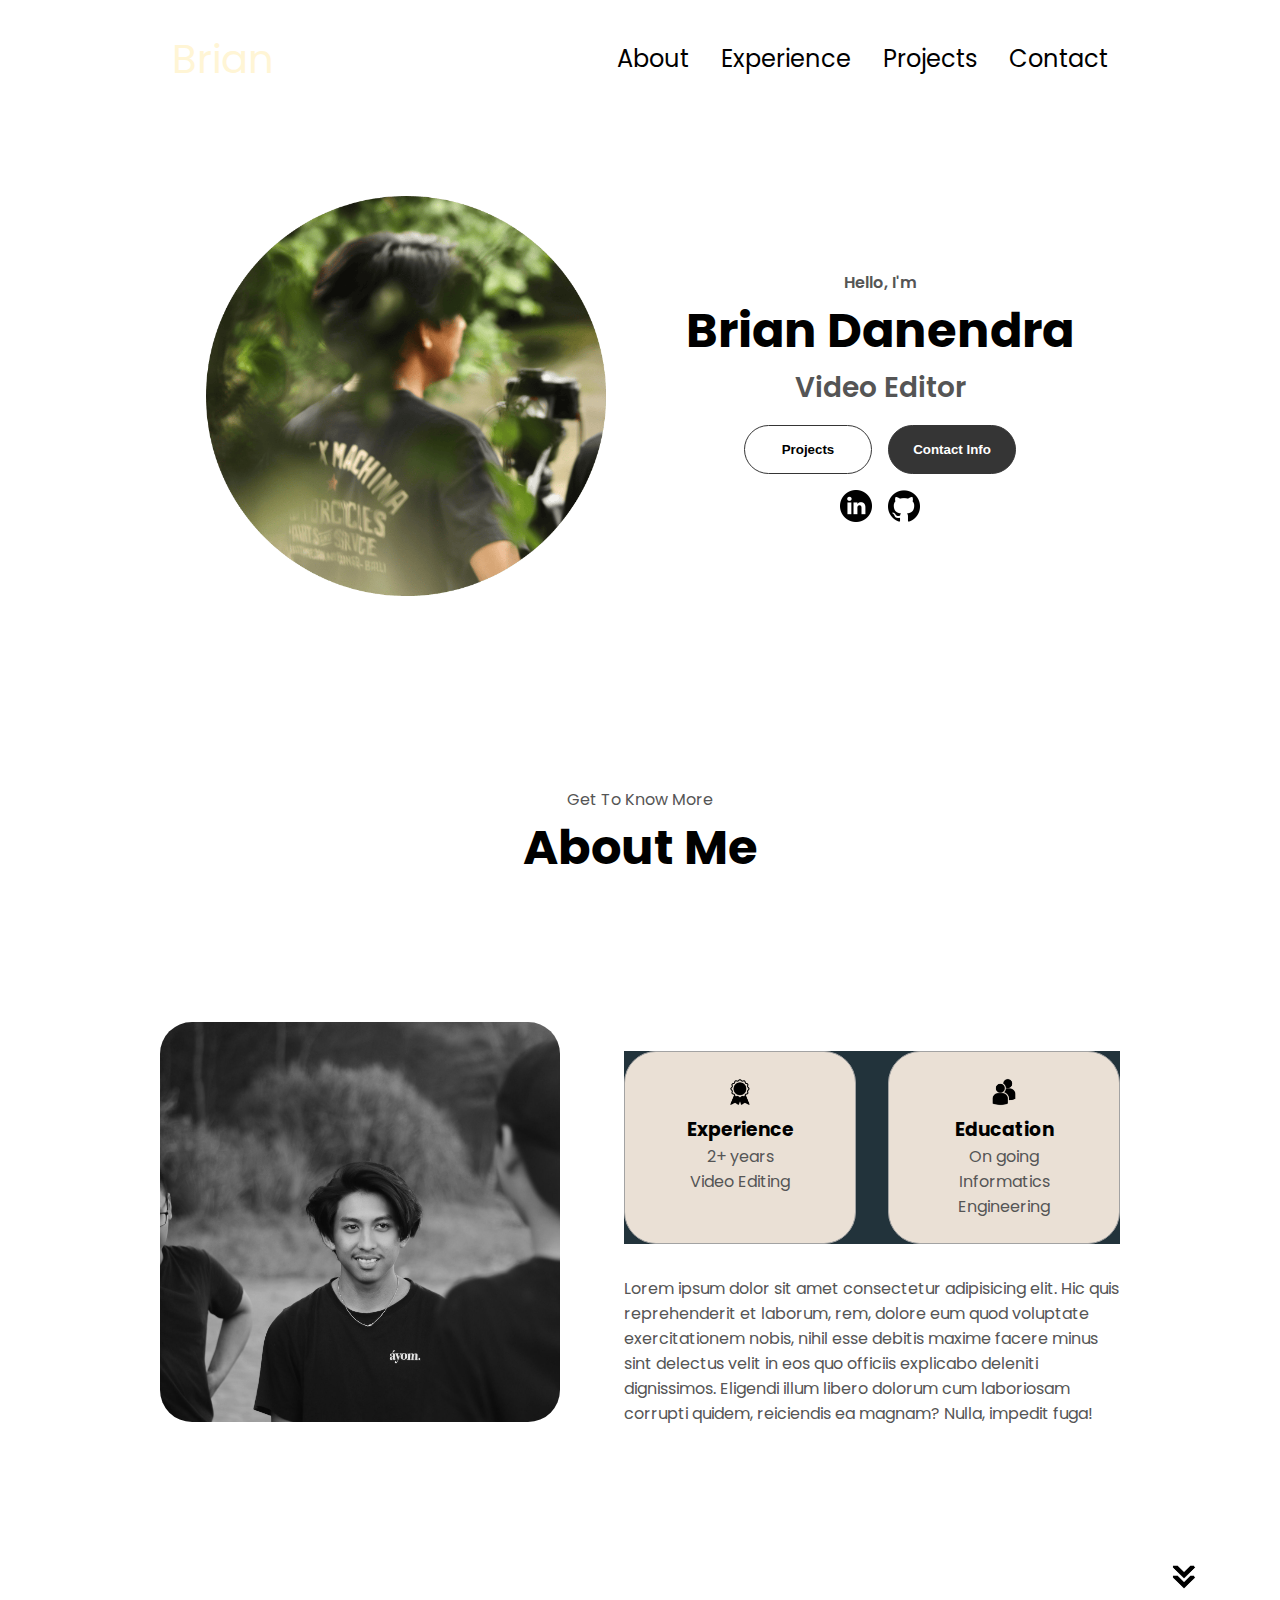
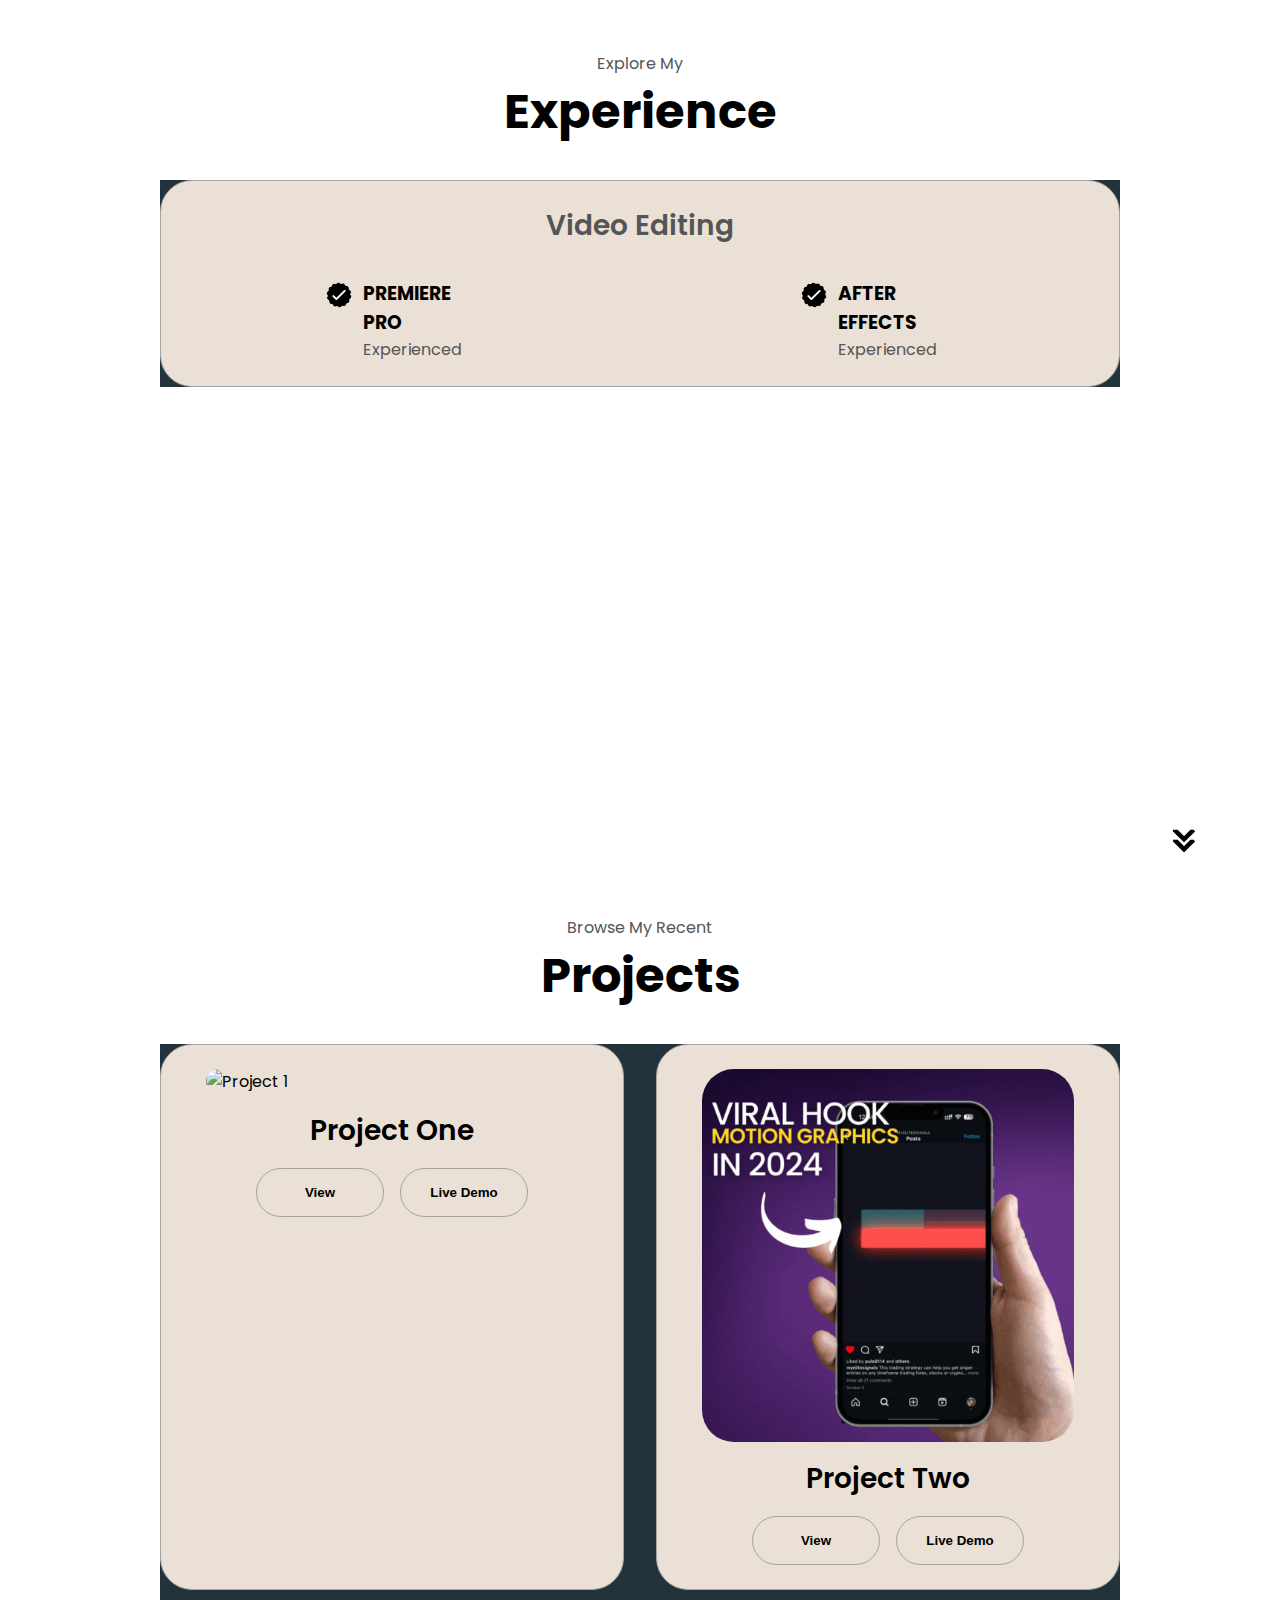
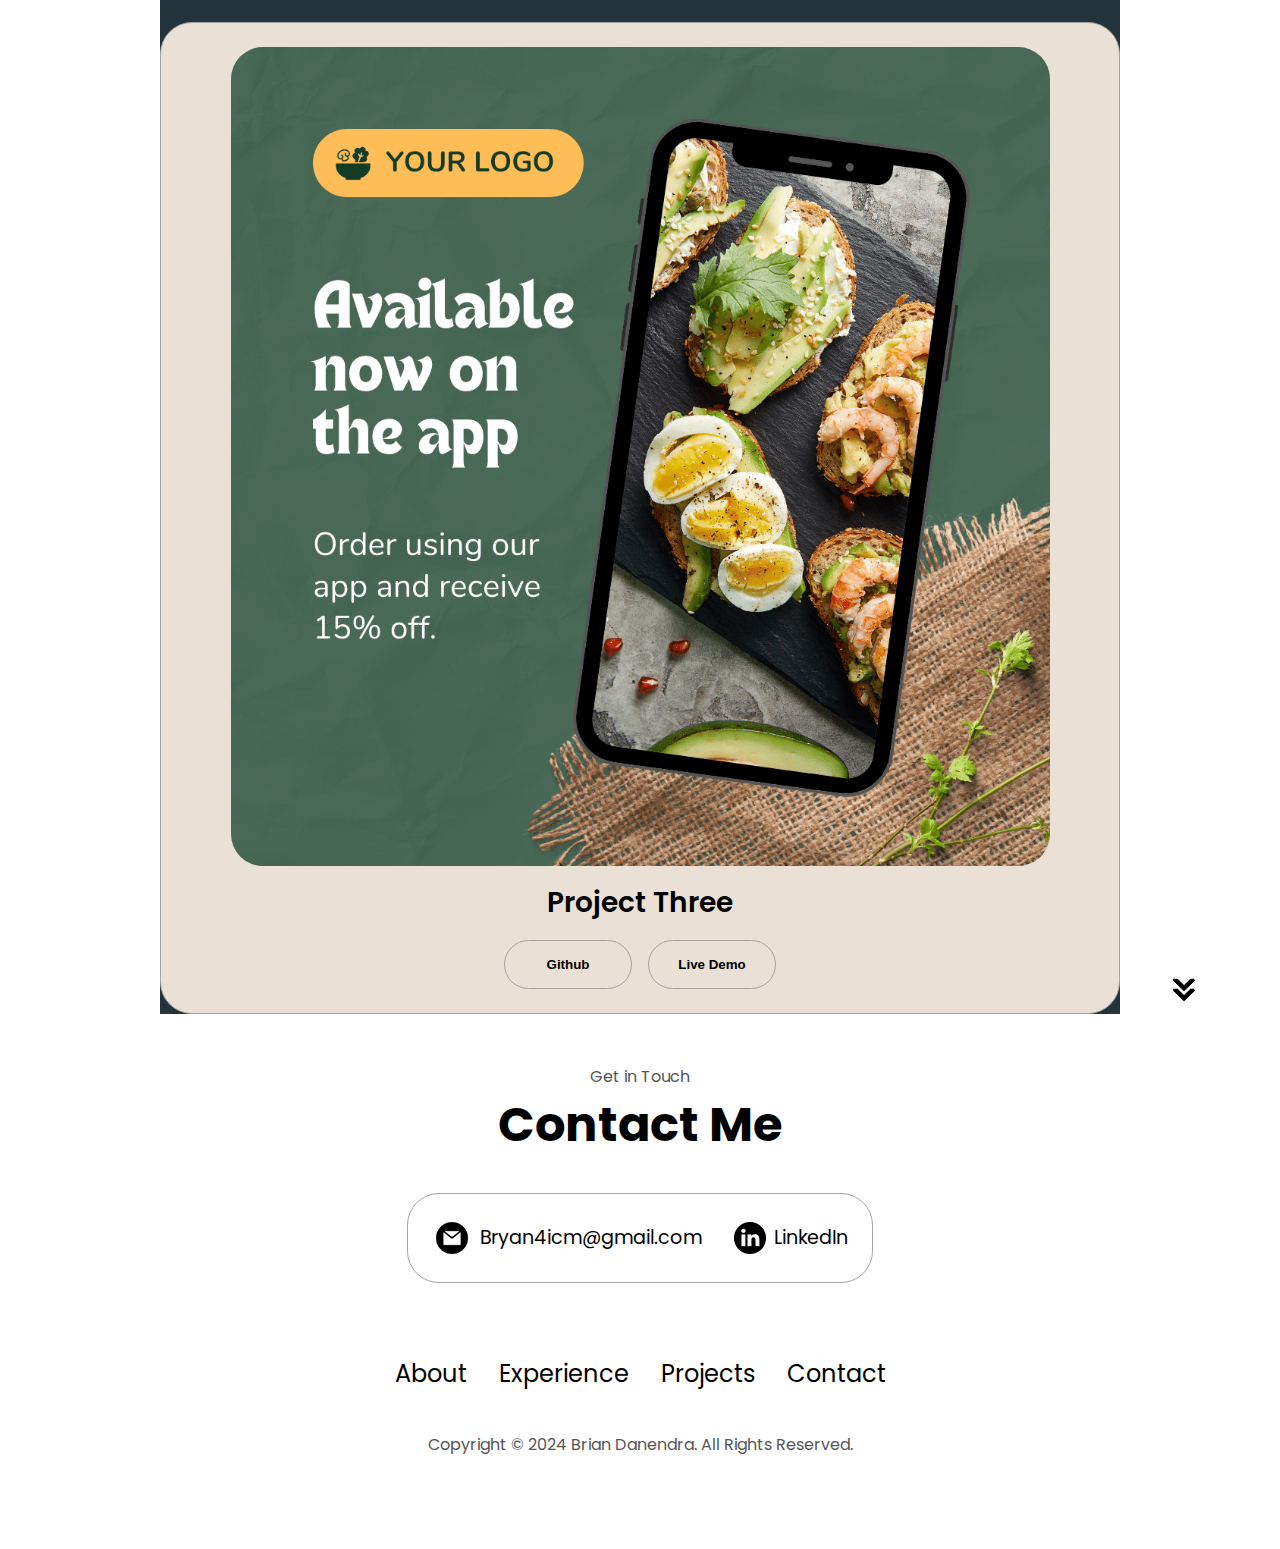
==== index.html @ 022602fc "k" ====
<!DOCTYPE html>
<html lang="en">
  <head>
    <meta charset="UTF-8" />
    <meta http-equiv="X-UA-Compatible" content="IE=edge" />
    <meta name="viewport" content="width=device-width, initial-scale=1.0" />
    <title>My Portfolio</title>
    <link rel="stylesheet" href="style.css" />
    <link rel="stylesheet" href="mediaqueries.css" />
    <style>
      body {
        background-color: #ffffff; /* Ganti warna latar belakang */
      }
      .details-container {
        background-color: #eae0d5; /* Ganti warna latar belakang */
      }
      .hamburger-nav {
        background-color: #22333B; /* Ganti warna latar belakang navbar */
      }
     
      .logo{
        color:rgb(255, 245, 213);
        font-size: 40px;
        /* font-family: 'Arial', sans-serif;  */
      }
      nav{
        height: 13vh;
      }

    </style>
  </head>
  <body>
    <nav id="desktop-nav">
      <div class="logo">Brian</div>
      <div>
        <ul class="nav-links">
          <li><a href="#about">About</a></li>
          <li><a href="#experience">Experience</a></li>
          <li><a href="#projects">Projects</a></li>
          <li><a href="#contact">Contact</a></li>
        </ul>
      </div>
    </nav>
    <nav id="hamburger-nav">
      <div class="logo">Brian</div>
      <div class="hamburger-menu">
        <div class="hamburger-icon" onclick="toggleMenu()">
          <span></span>
          <span></span>
          <span></span>
        </div>
        <div class="menu-links">
          <li><a href="#about" onclick="toggleMenu()">About</a></li>
          <li><a href="#experience" onclick="toggleMenu()">Experience</a></li>
          <li><a href="#projects" onclick="toggleMenu()">Projects</a></li>
          <li><a href="#contact" onclick="toggleMenu()">Contact</a></li>
        </div>
      </div>
    </nav>
    <section id="profile">
      <div class="section__pic-container">
        <img src="assets/profile-main.png" alt="John Doe profile picture" />
      </div>
      <div class="section__text">
        <p class="section__text__p1">Hello, I'm</p>
        <h1 class="title">Brian Danendra</h1>
        <p class="section__text__p2">Video Editor</p>
        <div class="btn-container">
          <button
            class="btn btn-color-2"
            onclick="location.href='./#projects'"            
          >
            Projects
          </button>
          <button class="btn btn-color-1" onclick="location.href='./#contact'">
            Contact Info
          </button>
        </div>
        <div id="socials-container">
          <img
            src="assets/linkedin.png"
            alt="My LinkedIn profile"
            class="icon"
            onclick="location.href='https://linkedin.com/'"
          />
          <img
            src="assets/github.png"
            alt="My Github profile"
            class="icon"
            onclick="location.href='https://github.com/'"
          />
        </div>
      </div>
    </section>
    <section id="about">
      <p class="section__text__p1">Get To Know More</p>
      <h1 class="title">About Me</h1>
      <div class="section-container">
        <div class="section__pic-container">
          <img
            src="assets/profile-2.jpeg"
            alt="Profile picture"
            class="about-pic"
          />
        </div>
        <div class="about-details-container">
          <div class="about-containers">
            <div class="details-container">
              <img
                src="assets/experience.png"
                alt="Experience icon"
                class="icon"
              />
              <h3>Experience</h3>
              <p>2+ years <br />Video Editing</p>
            </div>
            <div class="details-container">
              <img
                src="assets/education.png"
                alt="Education icon"
                class="icon"
              />
              <h3>Education</h3>
              <p>On going <br />Informatics Engineering</p>
            </div>
          </div>
          <div class="text-container">
            <p>
              Lorem ipsum dolor sit amet consectetur adipisicing elit. Hic quis
              reprehenderit et laborum, rem, dolore eum quod voluptate
              exercitationem nobis, nihil esse debitis maxime facere minus sint
              delectus velit in eos quo officiis explicabo deleniti dignissimos.
              Eligendi illum libero dolorum cum laboriosam corrupti quidem,
              reiciendis ea magnam? Nulla, impedit fuga!
            </p>
          </div>
        </div>
      </div>
      <img
        src="assets/arrow.png"
        alt="Arrow icon"
        class="icon arrow"
        onclick="location.href='./#experience'"
      />
    </section>
    <section id="experience">
      <p class="section__text__p1">Explore My</p>
      <h1 class="title">Experience</h1>
      <div class="experience-details-container">
        <div class="about-containers">
          <div class="details-container">
            <h2 class="experience-sub-title">Video Editing</h2>
            <div class="article-container">
              <article>
                <img
                  src="./assets/checkmark.png"
                  alt="Experience icon"
                  class="icon"
                />
                <div>
                  <h3>PREMIERE PRO</h3>
                  <p>Experienced</p>
                </div>
              </article>
              <article>
                <img
                  src="assets/checkmark.png"
                  alt="Experience icon"
                  class="icon"
                />
                <div>
                  <h3>AFTER EFFECTS</h3>
                  <p>Experienced</p>
                </div>
              </article>
            </div>
          </div>
        </div>
      </div>
      <img
        src="assets/arrow.png"
      alt="Arrow icon"
        class="icon arrow"
        onclick="location.href='./#projects'"
      />
    </section>
    <section id="projects">
      <p class="section__text__p1">Browse My Recent</p>
      <h1 class="title">Projects</h1>
      <div class="experience-details-container">
        <div class="about-containers">
          <div class="details-container color-container">
            <div class="article-container">
              
              <img
                src="assets/project1.svg"
                alt="Project 1"
                class="project-img"
              />
            </div>
            <h2 class="experience-sub-title project-title">Project One</h2>
            <div class="btn-container">
              <button
                class="btn btn-color-2 project-btn"
                onclick="location.href='https://www.instagram.com/reel/DAtOw5iplEZ/?igsh=MTV4cG55bXgyaHM4Nw=='"
              >
                View
              </button>
              <button
                class="btn btn-color-2 project-btn"
                onclick="location.href='https://github.com/'"
              >
                Live Demo
              </button>
            </div>
          </div>
          <div class="details-container color-container">
            <div class="article-container">
              <img
                src="assets/project2.gif"
                alt="Project 2"
                class="project-img"
              />
            </div>
            <h2 class="experience-sub-title project-title">Project Two</h2>
            <div class="btn-container">
              <button
                class="btn btn-color-2 project-btn"
                onclick="location.href='https://www.instagram.com/reel/DAudUPjJARL/?igsh=aHBwaWo4cHJ4dHpl'"
              >
                View
              </button>
              <button
                class="btn btn-color-2 project-btn"
                onclick="location.href='https://github.com/'"
              >
                Live Demo
              </button>
            </div>
          </div>
          <div class="details-container color-container">
            <div class="article-container">
              <img
                src="assets/project-3.png"
                alt="Project 3"
                class="project-img"
              />
            </div>
            <h2 class="experience-sub-title project-title">Project Three</h2>
            <div class="btn-container">
              <button
                class="btn btn-color-2 project-btn"
                onclick="location.href='https://github.com/'"
              >
                Github
              </button>
              <button
                class="btn btn-color-2 project-btn"
                onclick="location.href='https://github.com/'"
              >
                Live Demo
              </button>
            </div>
          </div>
        </div>
      </div>
      <img
        src="assets/arrow.png"
        alt="Arrow icon"
        class="icon arrow"
        onclick="location.href='./#contact'"
      />
    </section>
    <section id="contact">
      <p class="section__text__p1">Get in Touch</p>
      <h1 class="title">Contact Me</h1>
      <div class="contact-info-upper-container">
        <div class="contact-info-container">
          <img
            src="assets/email.png"
            alt="Email icon"
            class="icon contact-icon email-icon"
          />
          <p><a href="mailto:examplemail@gmail.com">Bryan4icm@gmail.com</a></p>
        </div>
        <div class="contact-info-container">
          <img
            src="assets/linkedin.png"
            alt="LinkedIn icon"
            class="icon contact-icon"
          />
          <p><a href="https://www.linkedin.com">LinkedIn</a></p>
        </div>
      </div>
    </section>
    <footer>
      <nav>
        <div class="nav-links-container">
          <ul class="nav-links">
            <li><a href="#about">About</a></li>
            <li><a href="#experience">Experience</a></li>
            <li><a href="#projects">Projects</a></li>
            <li><a href="#contact">Contact</a></li>
          </ul>
        </div>
      </nav>
      <p>Copyright &#169; 2024 Brian Danendra. All Rights Reserved.</p>
    </footer>
    <script src="script.js"></script>
  </body>
</html>
---- style.css ----
/* GENERAL */

@import url("https://fonts.googleapis.com/css2?family=Poppins:wght@300;400;500;600&display=swap");

* {
  margin: 0;
  padding: 0;
}

body {
  
  font-family: "Poppins", sans-serif;
}

html {
  scroll-behavior: smooth;
}

p {
  color: rgb(85, 85, 85);
}

/* TRANSITION */

a,
.btn {
  transition: all 300ms ease;
}

/* DESKTOP NAV */

nav,
.nav-links {
  display: flex;
}

nav {
  justify-content: space-around;
  align-items: center;
  height: 20vh;
}

.nav-links {
  gap: 2rem;
  list-style: none;
  font-size: 1.5rem;
}

a {
  color: black;
  text-decoration: none;
  text-decoration-color: white;
}

a:hover {
  color: grey;
  text-decoration: underline;
  text-underline-offset: 1rem;
  text-decoration-color: rgb(181, 181, 181);
}

.logo {
  font-size: 2rem;
  color: bisque;
}

.logo:hover {
  cursor: default;
}

/* HAMBURGER MENU */

#hamburger-nav {
    display: none;
}

.hamburger-menu {
  position: relative;
  display: inline-block;
}

.hamburger-icon {
  display: flex;
  flex-direction: column;
  justify-content: space-between;
  background-color: rgb(255, 245, 213);
  height: 20px;
  width: 30px;
  cursor: pointer;
}

.hamburger-icon span {
  width: 100%;
  height: 2px;
  background-color: rgb(255, 245, 213);
  transition: all 0.3 ease-in-out;
}

.menu-links {
  position: absolute;
  top: 100%;
  right: 0;
  background-color: white;
  width: fit-content;
  max-height: 0;
  overflow: hidden;
  transition: all 0.3 ease-in-out;
}

.menu-links a {
  display: block;
  padding: 10px;
  text-align: center;
  font-size: 1.5rem;
  color: black;
  text-decoration: none;
  transition: all 0.3 ease-in-out;
}

.menu-links li {
  list-style: none;
}

.menu-links.open {
  max-height: 300px;
}

.hamburger-icon.open span:first-child {
  transform: rotate(45deg) translate(10px, 5px);
}

.hamburger-icon.open span:nth-child(2) {
  opacity: 0;
}

.hamburger-icon.open span:last-child {
  transform: rotate(-45deg) translate(10px, -5px);
}

.hamburger-icon span:first-child {
  transform: none;
}

.hamburger-icon span:first-child {
  opacity: 1;
}

.hamburger-icon span:first-child {
  transform: none;
}

/* SECTIONS */

section {
  padding-top: 2vh;
  height: 96vh;
  margin: 0 10rem;
  box-sizing: border-box;
  min-height: fit-content;
}

.section-container {
  display: flex;
}

/* PROFILE SECTION */

#profile {
  display: flex;
  justify-content: center;
  gap: 5rem;
  height: 80vh;
}

.section__pic-container {
  display: flex;
  height: 800px;
  width: 800px;
  margin: auto 0;
}

.section__text {
  align-self: center;
  text-align: center;
}

.section__text p {
  font-weight: 600;
}

.section__text__p1 {
  text-align: center;
}

.section__text__p2 {
  font-size: 1.75rem;
  margin-bottom: 1rem;
}

.title {
  font-size: 3rem;
  text-align: center;
}

#socials-container {
  display: flex;
  justify-content: center;
  margin-top: 1rem;
  gap: 1rem;
}

/* ICONS */

.icon {
  cursor: pointer;
  height: 2rem;
}

/* BUTTONS */

.btn-container {
  display: flex;
  justify-content: center;
  gap: 1rem;
}

.btn {
  font-weight: 600;
  transition: all 300ms ease;
  padding: 1rem;
  width: 8rem;
  border-radius: 2rem;
}

.btn-color-1,
.btn-color-2 {
  border: rgb(53, 53, 53) 0.1rem solid;
}

.btn-color-1:hover,
.btn-color-2:hover {
  cursor: pointer;
}

.btn-color-1,
.btn-color-2:hover {
  background: rgb(53, 53, 53);
  color: white;
}

.btn-color-1:hover {
  background: rgb(0, 0, 0);
}

.btn-color-2 {
  background: none;
}

.btn-color-2:hover {
  border: rgb(255, 255, 255) 0.1rem solid;
}

.btn-container {
  gap: 1rem;
}

/* ABOUT SECTION */

#about {
  position: relative;
}

.about-containers {
  background: #22333B;
  gap: 2rem;
  margin-bottom: 2rem;
  margin-top: 2rem;
}

.about-details-container {
  justify-content: center;
  flex-direction: column;
}

.about-containers,
.about-details-container {
  display: flex;
}

.about-pic {
  border-radius: 2rem;
}

.arrow {
  position: absolute;
  right: -5rem;
  bottom: 2.5rem;
}

.details-container {
  padding: 1.5rem;
  flex: 1;
  border-radius: 2rem;
  border: rgb(53, 53, 53) 0.1rem solid;
  border-color: rgb(163, 163, 163);
  text-align: center;
}

.section-container {
  gap: 4rem;
  height: 80%;
}

.section__pic-container {
  height: 400px;
  width: 400px;
  margin: auto 0;
}

/* EXPERIENCE SECTION */

#experience {
  position: relative;
}

.experience-sub-title {
  color: rgb(85, 85, 85);
  font-weight: 600;
  font-size: 1.75rem;
  margin-bottom: 2rem;
}

.experience-details-container {
  display: flex;
  justify-content: center;
  flex-direction: column;
}

.article-container {
  display: flex;
  text-align: initial;
  flex-wrap: wrap;
  flex-direction: row;
  gap: 2.5rem;
  justify-content: space-around;
}

article {
  display: flex;
  width: 10rem;
  justify-content: space-around;
  gap: 0.5rem;
}

article .icon {
  cursor: default;
}

/* PROJECTS SECTION */

#projects {
  position: relative;
}

.color-container {
  border-color: rgb(163, 163, 163);
  background: rgb(250, 250, 250);
}

.project-img {
  border-radius: 2rem;
  width: 90%;
  height: 90%;
}

.project-title {
  margin: 1rem;
  color: black;
}

.project-btn {
  color: black;
  border-color: rgb(163, 163, 163);
}

/* CONTACT */

#contact {
  display: flex;
  justify-content: center;
  flex-direction: column;
  height: 70vh;
}

.contact-info-upper-container {
  display: flex;
  justify-content: center;
  border-radius: 2rem;
  border: rgb(53, 53, 53) 0.1rem solid;
  border-color: rgb(163, 163, 163);
  background: (250, 250, 250);
  margin: 2rem auto;
  padding: 0.5rem;
}

.contact-info-container {
  display: flex;
  align-items: center;
  justify-content: center;
  gap: 0.5rem;
  margin: 1rem;
}

.contact-info-container p {
  font-size: larger;
}

.contact-icon {
  cursor: default;
}

.email-icon {
  height: 2.5rem;
}

/* FOOTER SECTION */

footer {
  height: 26vh;
  margin: 0 1rem;
}

footer p {
  text-align: center;
}
---- mediaqueries.css ----
@media screen and (max-width: 1400px) {
  #profile {
    height: 60vh;
    margin-bottom: 7rem;
  }
  .about-containers {
    flex-wrap: wrap;
  }
  #contact,
  #projects {
    height: fit-content;
  }
}

@media screen and (max-width: 1200px) {
  #desktop-nav {
    display: none;
  }
  #hamburger-nav {
    display: flex;
  }
  #experience,
  .experience-details-container {
    margin-top: 2rem;
  }
  #profile,
  .section-container {
    display: block;
  }
  .arrow {
    display: none;
  }
  section,
  .section-container {
    height: fit-content;
  }
  section {
    margin: 0 5%;
  }
  .section__pic-container {
    width: 290px;
    height: 290px;
    margin: 0 auto 2rem;
  }
  .about-containers {
    margin-top: 0;
  }
}

@media screen and (max-width: 600px) {
  #contact,
  footer {
    height: 40vh;
  }
  #profile {
    height: 83vh;
    margin-bottom: 0;
  }
  article {
    font-size: 1rem;
  }
  footer nav {
    height: fit-content;
    margin-bottom: 2rem;
  }
  .about-containers,
  .contact-info-upper-container,
  .btn-container {
    flex-wrap: wrap;
  }
  .contact-info-container {
    margin: 0;
  }
  .contact-info-container p,
  .nav-links li a {
    font-size: 1rem;
  }
  .experience-sub-title {
    font-size: 1.25rem;
  }
  .logo {
    font-size: 1.5rem;
  }
  .nav-links {
    flex-direction: column;
    gap: 0.5rem;
    text-align: center;
  }
  .section__pic-container {
    width: auto;
    height: 46vw;
    justify-content: center;
  }
  .section__text__p2 {
    font-size: 1.25rem;
  }
  .title {
    font-size: 2rem;
  }
  .text-container {
    text-align: justify;
  }
}
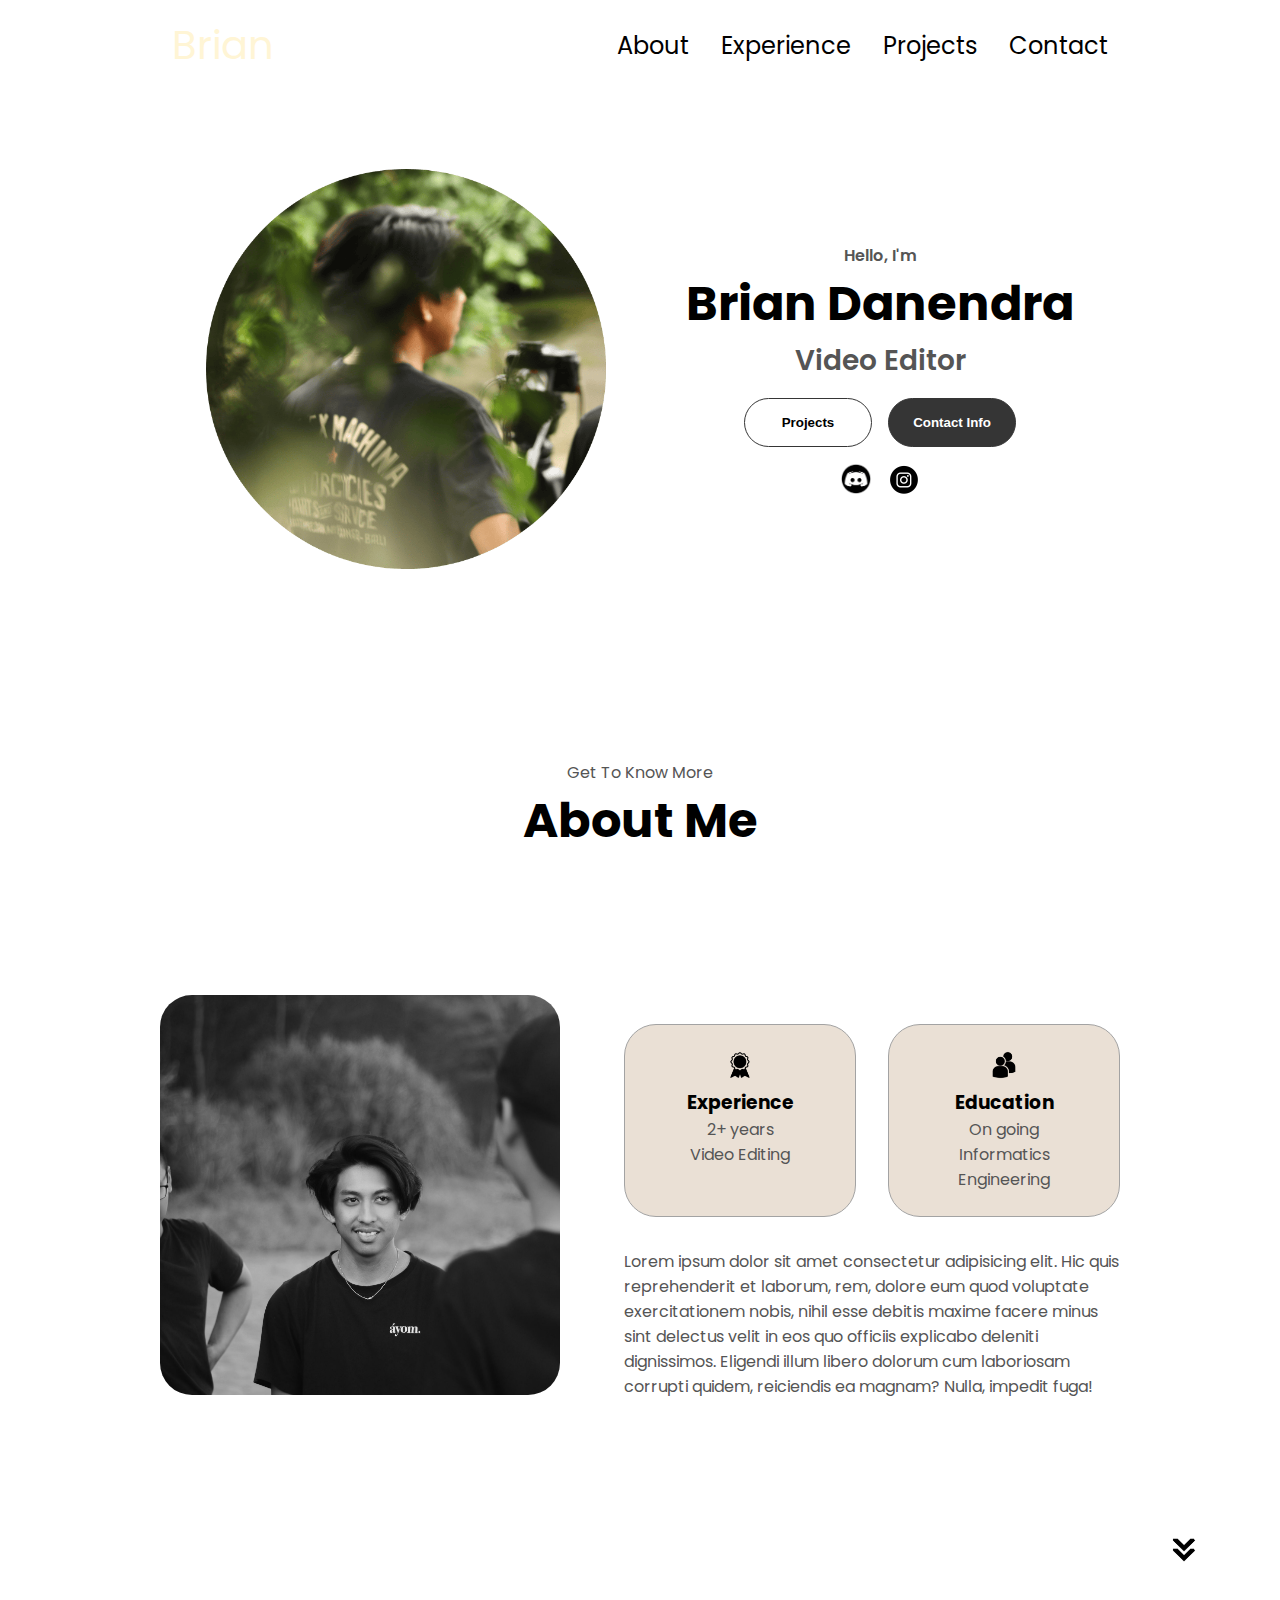
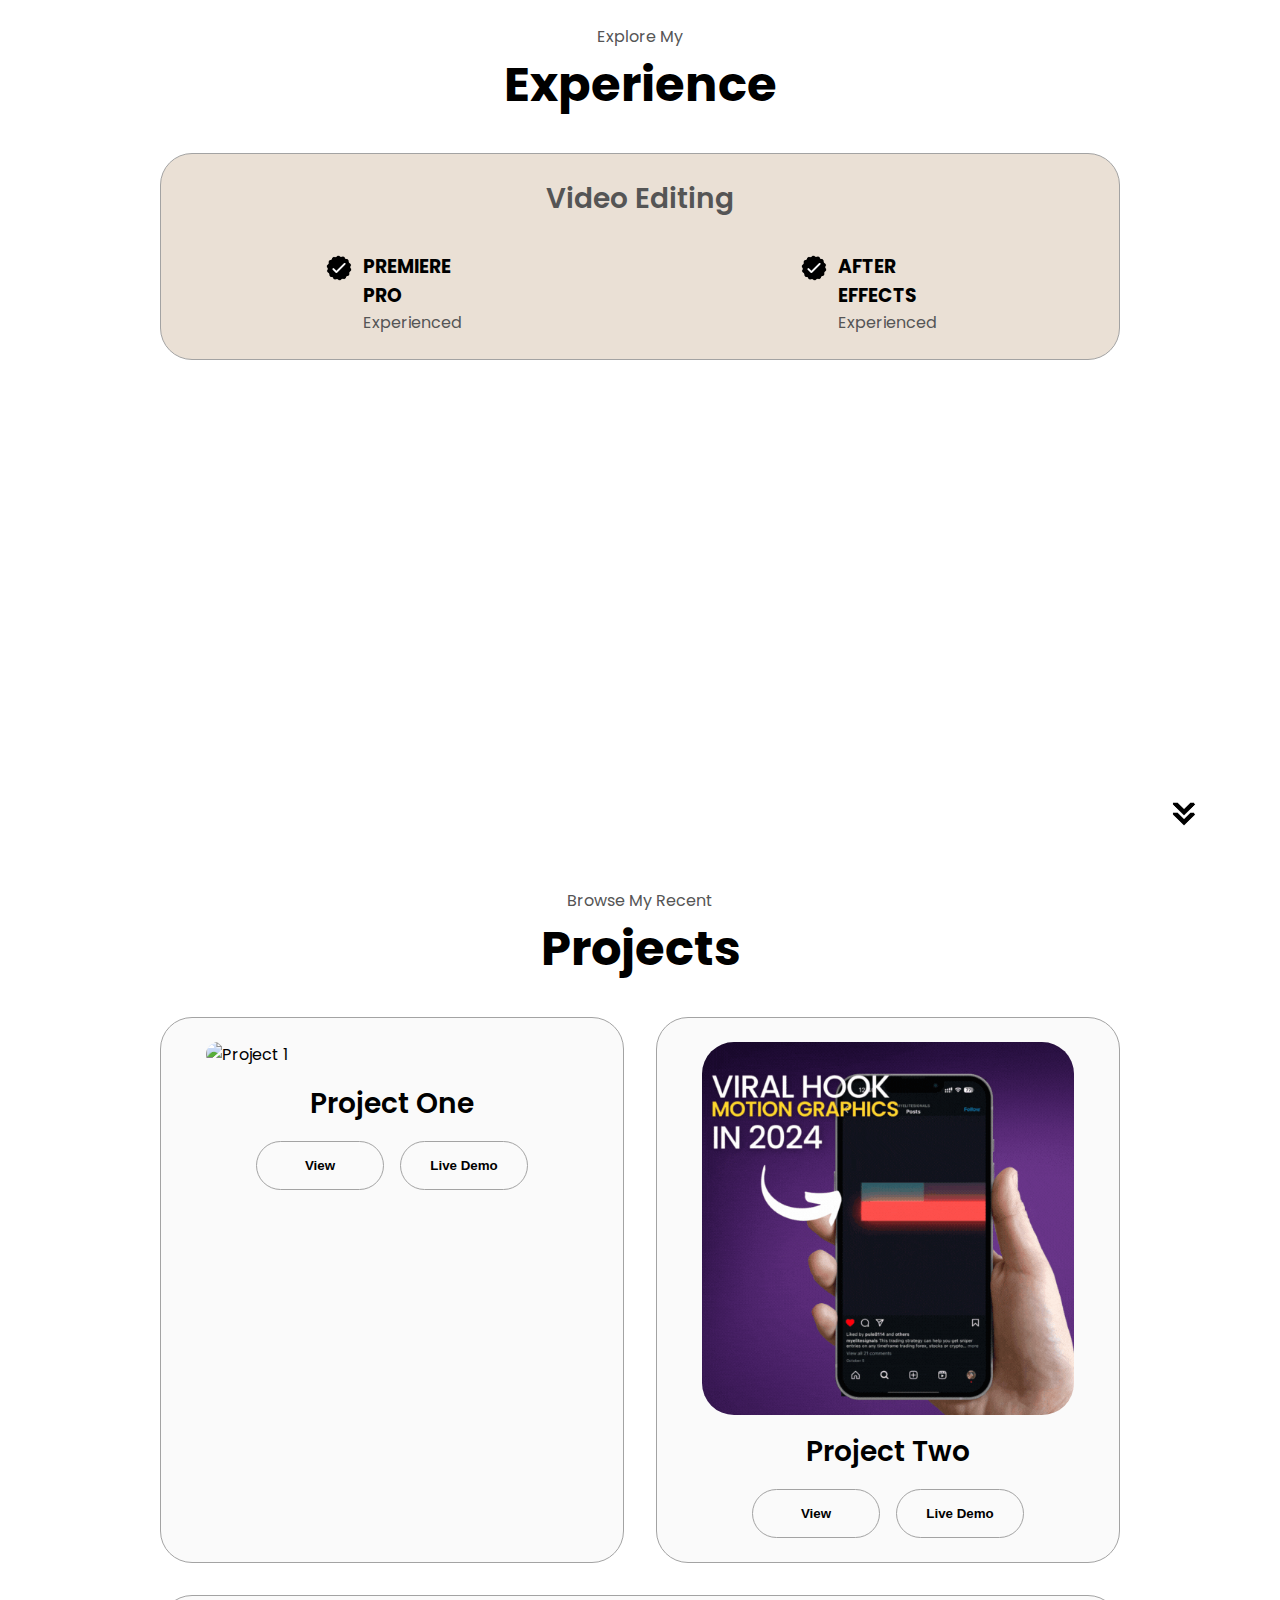
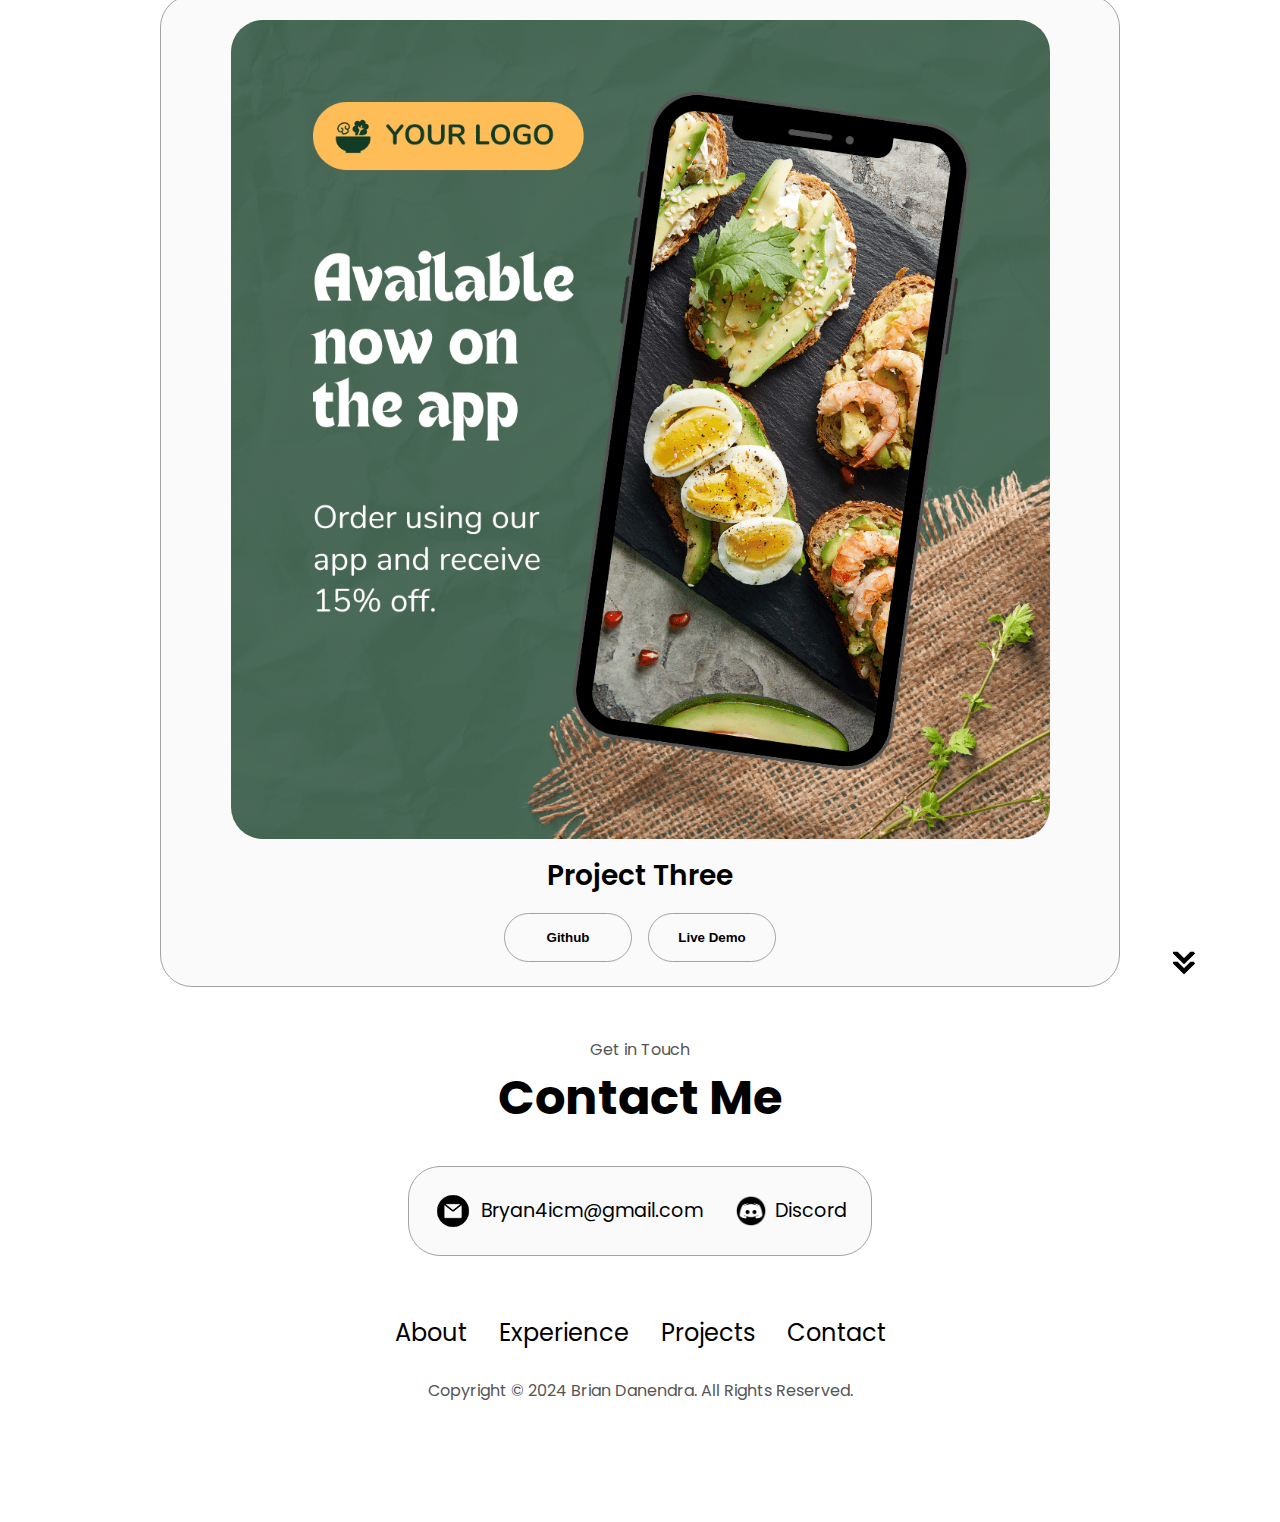
==== commit 8989b1a3: "new" ====
--- a/index.html
+++ b/index.html
@@ -8,23 +8,15 @@
     <link rel="stylesheet" href="style.css" />
     <link rel="stylesheet" href="mediaqueries.css" />
     <style>
-      body {
-        background-color: #ffffff; /* Ganti warna latar belakang */
-      }
-      .details-container {
-        background-color: #eae0d5; /* Ganti warna latar belakang */
-      }
-      .hamburger-nav {
-        background-color: #22333B; /* Ganti warna latar belakang navbar */
-      }
+
      
       .logo{
         color:rgb(255, 245, 213);
-        font-size: 40px;
-        /* font-family: 'Arial', sans-serif;  */
+        font-size: 40px; 
+        
       }
       nav{
-        height: 13vh;
+        height: 10vh;
       }
 
     </style>
@@ -78,16 +70,16 @@
         </div>
         <div id="socials-container">
           <img
-            src="assets/linkedin.png"
-            alt="My LinkedIn profile"
+            src="assets/discord.png"
+            alt="My Discord profile"
             class="icon"
-            onclick="location.href='https://linkedin.com/'"
-          />
-          <img
-            src="assets/github.png"
+            onclick="location.href='https://discordapp.com/users/701700720319004672'"
+          />
+          <img
+            src="assets/instagram.png"
             alt="My Github profile"
             class="icon"
-            onclick="location.href='https://github.com/'"
+            onclick="location.href='https://www.instagram.com/brian.danendra?igsh=YWd6d3JmanFxcDE='"
           />
         </div>
       </div>
@@ -285,11 +277,11 @@
         </div>
         <div class="contact-info-container">
           <img
-            src="assets/linkedin.png"
-            alt="LinkedIn icon"
+            src="assets/discord.png"
+            alt="Discord icon"
             class="icon contact-icon"
           />
-          <p><a href="https://www.linkedin.com">LinkedIn</a></p>
+          <p><a href="https://www.discord.com">Discord</a></p>
         </div>
       </div>
     </section>
--- a/style.css
+++ b/style.css
@@ -1,4 +1,4 @@
-/* GENERAL */
+  /* GENERAL */
 
 @import url("https://fonts.googleapis.com/css2?family=Poppins:wght@300;400;500;600&display=swap");
 
@@ -10,6 +10,7 @@
 body {
   
   font-family: "Poppins", sans-serif;
+  background-color: #ffffff; /* Ganti warna latar belakang */
 }
 
 html {
@@ -72,6 +73,7 @@
 
 #hamburger-nav {
     display: none;
+    background-color: #22333B; /* Ganti warna latar belakang navbar */
 }
 
 .hamburger-menu {
@@ -271,7 +273,7 @@
 }
 
 .about-containers {
-  background: #22333B;
+  
   gap: 2rem;
   margin-bottom: 2rem;
   margin-top: 2rem;
@@ -301,8 +303,8 @@
   padding: 1.5rem;
   flex: 1;
   border-radius: 2rem;
-  border: rgb(53, 53, 53) 0.1rem solid;
-  border-color: rgb(163, 163, 163);
+  background-color: #eae0d5; /* Ganti warna latar belakang */
+  border: 0.1rem solid rgb(163, 163, 163); /* Perbaiki border */
   text-align: center;
 }
 
@@ -396,9 +398,8 @@
   display: flex;
   justify-content: center;
   border-radius: 2rem;
-  border: rgb(53, 53, 53) 0.1rem solid;
-  border-color: rgb(163, 163, 163);
-  background: (250, 250, 250);
+  border: 0.1rem solid rgb(163, 163, 163); /* Perbaiki border */
+  background: rgb(250, 250, 250); /* Perbaiki warna latar belakang */
   margin: 2rem auto;
   padding: 0.5rem;
 }
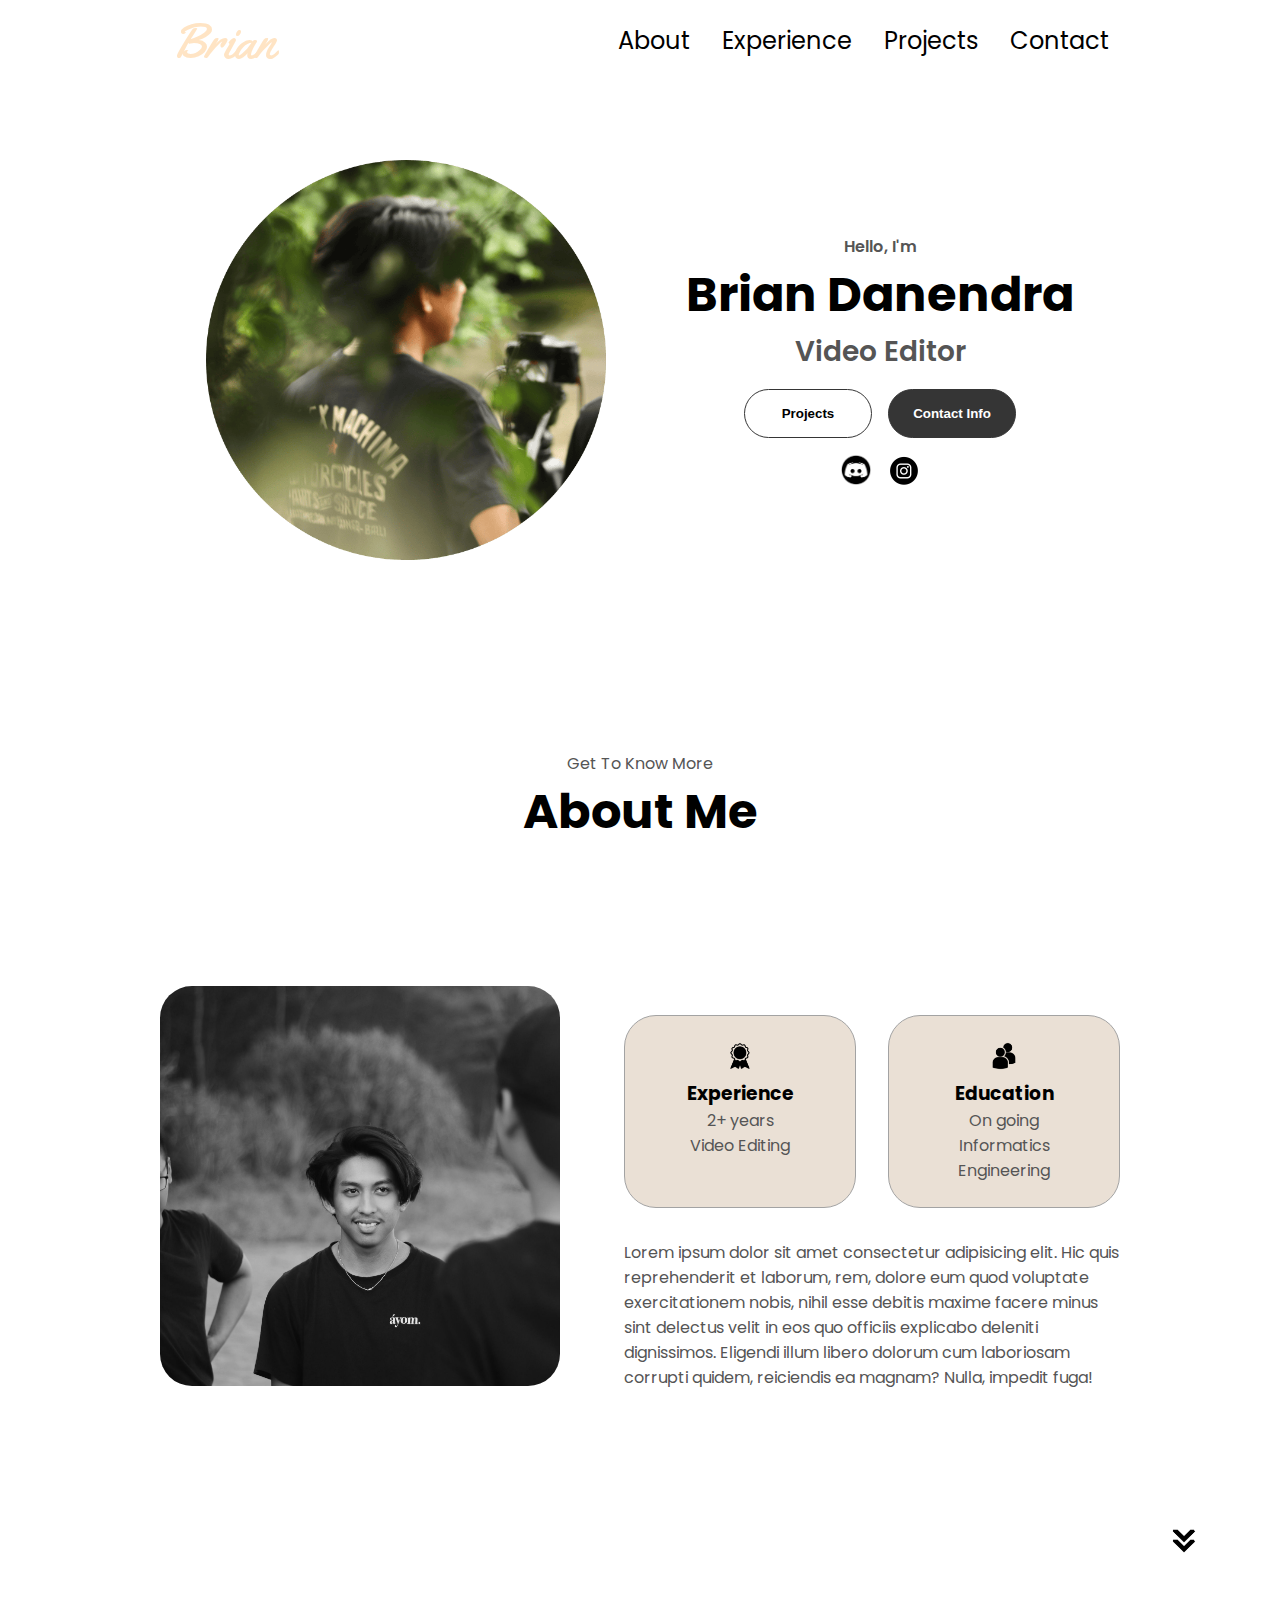
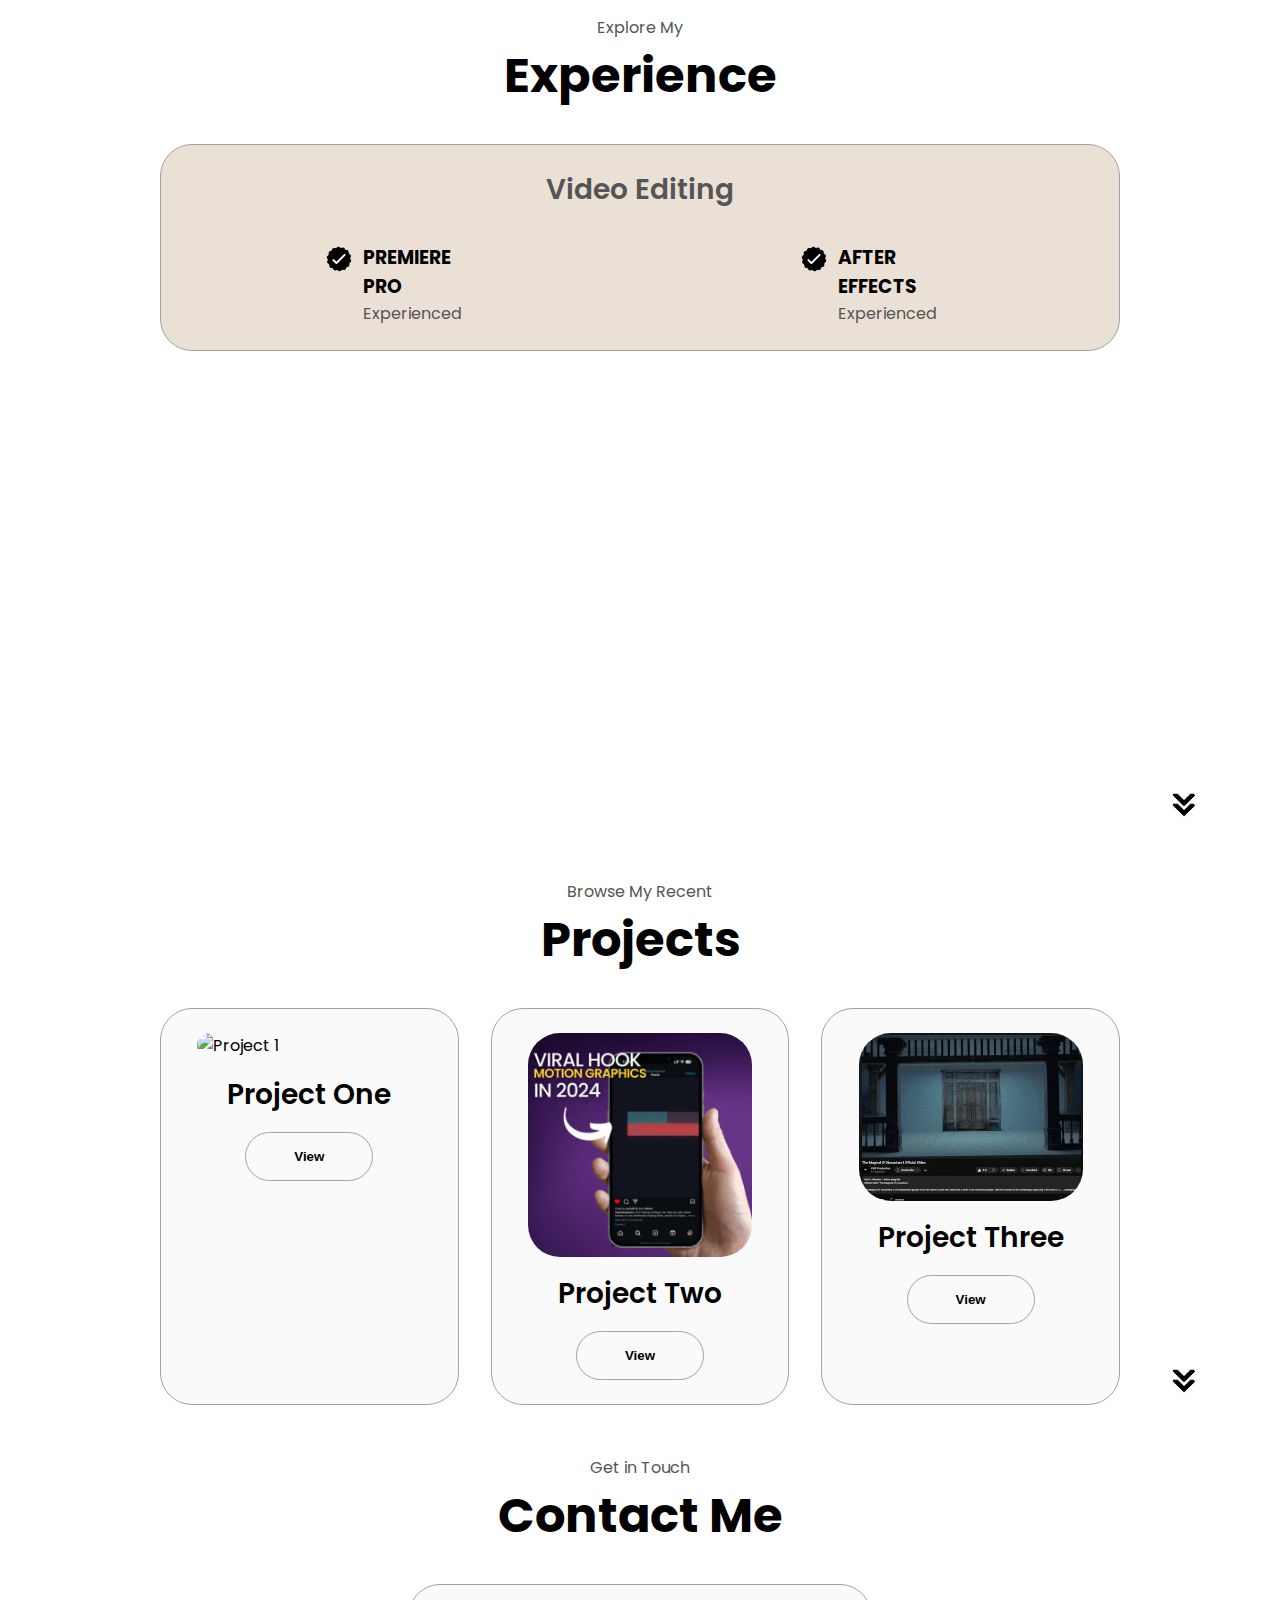
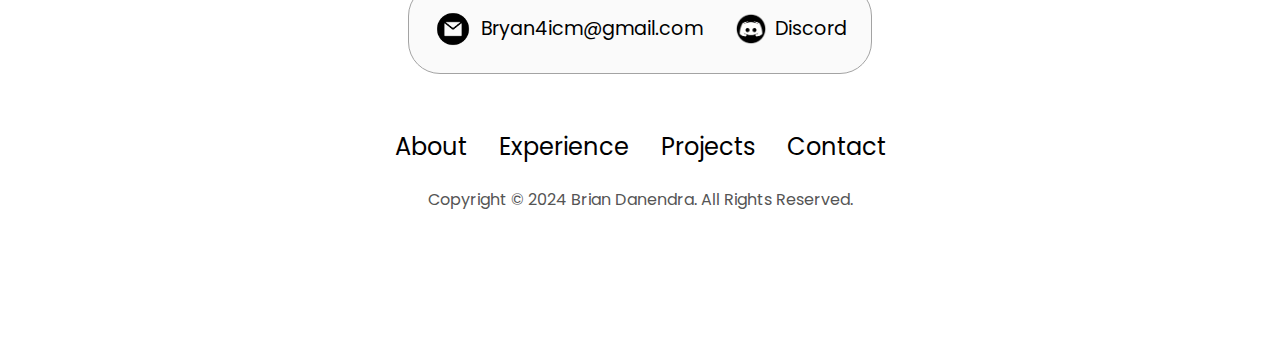
==== commit 3bb6aefb: "newest" ====
--- a/index.html
+++ b/index.html
@@ -8,16 +8,7 @@
     <link rel="stylesheet" href="style.css" />
     <link rel="stylesheet" href="mediaqueries.css" />
     <style>
-
-     
-      .logo{
-        color:rgb(255, 245, 213);
-        font-size: 40px; 
-        
-      }
-      nav{
-        height: 10vh;
-      }
+      @import url('https://fonts.googleapis.com/css2?family=Yellowtail&display=swap');
 
     </style>
   </head>
@@ -198,12 +189,12 @@
               >
                 View
               </button>
-              <button
+              <!-- <button
                 class="btn btn-color-2 project-btn"
                 onclick="location.href='https://github.com/'"
               >
                 Live Demo
-              </button>
+              </button> -->
             </div>
           </div>
           <div class="details-container color-container">
@@ -222,36 +213,36 @@
               >
                 View
               </button>
-              <button
+              <!-- <button
                 class="btn btn-color-2 project-btn"
                 onclick="location.href='https://github.com/'"
               >
                 Live Demo
-              </button>
+              </button> -->
             </div>
           </div>
           <div class="details-container color-container">
             <div class="article-container">
               <img
-                src="assets/project-3.png"
+                src="assets/project3.gif"
                 alt="Project 3"
-                class="project-img"
+                class="project-img project-img-large"
               />
             </div>
             <h2 class="experience-sub-title project-title">Project Three</h2>
             <div class="btn-container">
               <button
                 class="btn btn-color-2 project-btn"
+                onclick="location.href='https://youtube.com/@yntproduction?si=F0caOEObVeA_ew8N'"
+              >
+                View
+              </button>
+              <!-- <button
+                class="btn btn-color-2 project-btn"
                 onclick="location.href='https://github.com/'"
               >
-                Github
-              </button>
-              <button
-                class="btn btn-color-2 project-btn"
-                onclick="location.href='https://github.com/'"
-              >
                 Live Demo
-              </button>
+              </button> -->
             </div>
           </div>
         </div>
--- a/style.css
+++ b/style.css
@@ -1,6 +1,7 @@
   /* GENERAL */
 
 @import url("https://fonts.googleapis.com/css2?family=Poppins:wght@300;400;500;600&display=swap");
+@import url('https://fonts.googleapis.com/css2?family=Yellowtail&display=swap');
 
 * {
   margin: 0;
@@ -38,7 +39,7 @@
 nav {
   justify-content: space-around;
   align-items: center;
-  height: 20vh;
+  height: 9vh;
 }
 
 .nav-links {
@@ -61,8 +62,11 @@
 }
 
 .logo {
-  font-size: 2rem;
+  font-family: 'Yellowtail', cursive;
+  font-size: 50px;
   color: bisque;
+  
+  
 }
 
 .logo:hover {
@@ -85,7 +89,7 @@
   display: flex;
   flex-direction: column;
   justify-content: space-between;
-  background-color: rgb(255, 245, 213);
+  
   height: 20px;
   width: 30px;
   cursor: pointer;
@@ -94,7 +98,7 @@
 .hamburger-icon span {
   width: 100%;
   height: 2px;
-  background-color: rgb(255, 245, 213);
+  background-color: bisque;
   transition: all 0.3 ease-in-out;
 }
 
@@ -434,3 +438,9 @@
 footer p {
   text-align: center;
 }
+
+.project-img-large {
+  width: 90%; /* Sesuaikan dengan ukuran proyek lainnya */
+  height: 90%; /* Sesuaikan dengan ukuran proyek lainnya */
+  border-radius: 2rem;
+}
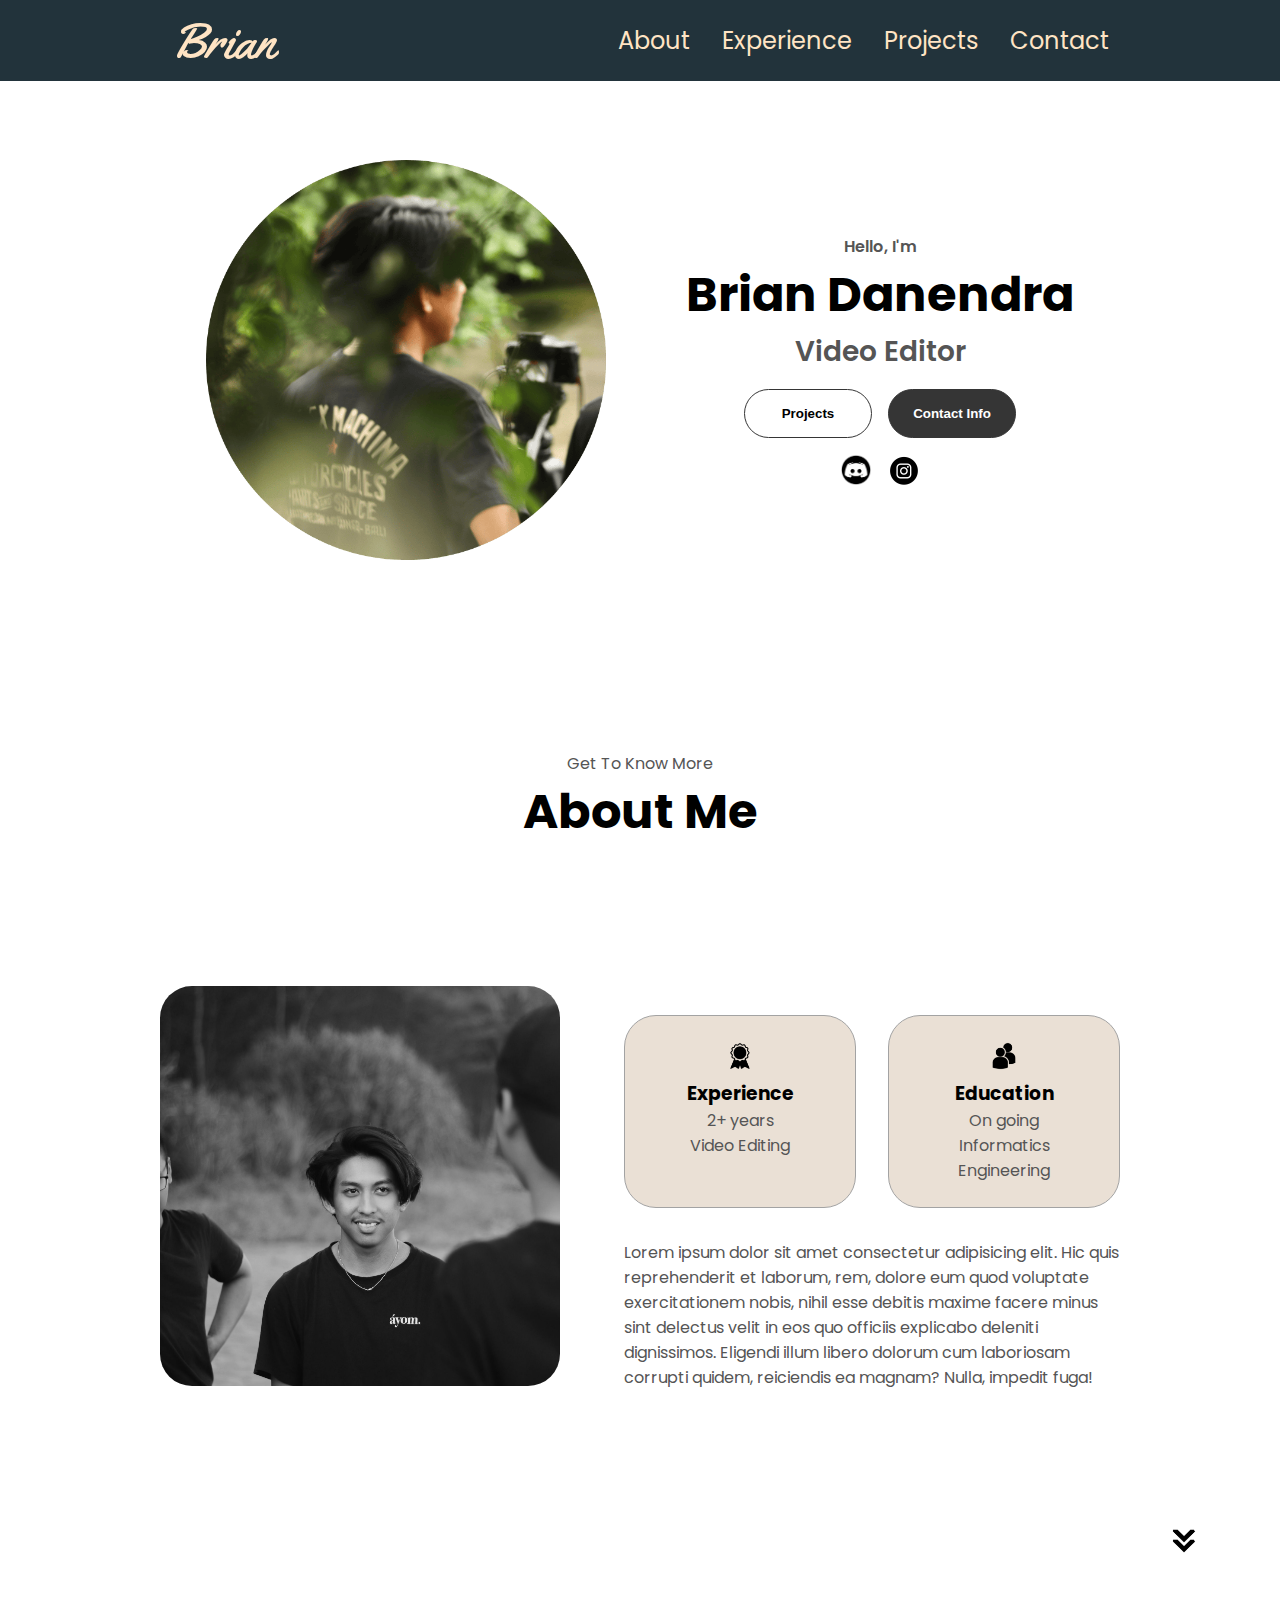
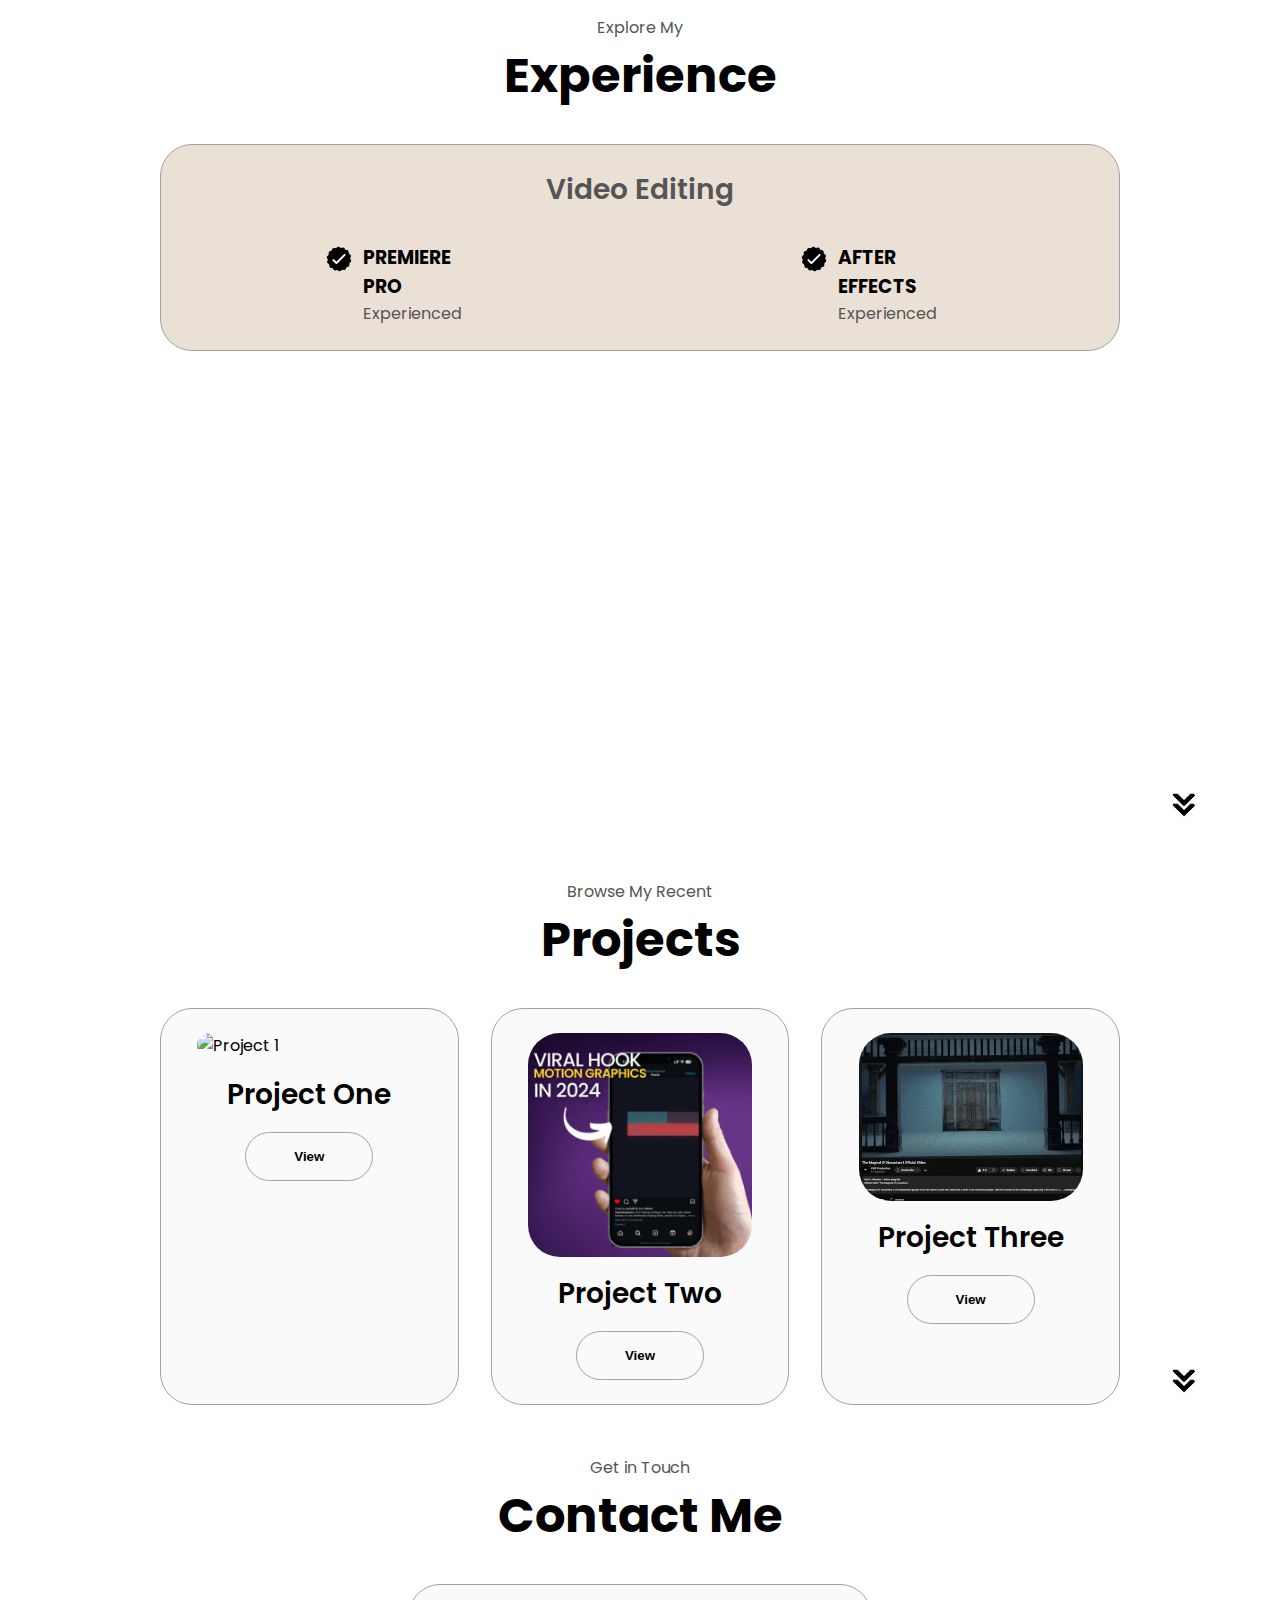
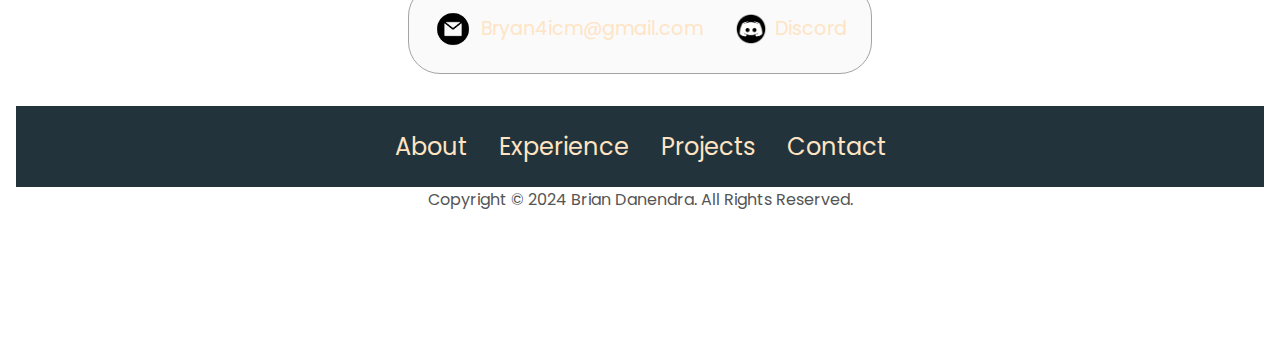
==== commit 17ca503a: "icon web" ====
--- a/index.html
+++ b/index.html
@@ -7,6 +7,7 @@
     <title>My Portfolio</title>
     <link rel="stylesheet" href="style.css" />
     <link rel="stylesheet" href="mediaqueries.css" />
+    <link href = "assets/profile-main.png" rel="shortcut icon">
     <style>
       @import url('https://fonts.googleapis.com/css2?family=Yellowtail&display=swap');
 
--- a/style.css
+++ b/style.css
@@ -11,7 +11,7 @@
 body {
   
   font-family: "Poppins", sans-serif;
-  background-color: #ffffff; /* Ganti warna latar belakang */
+  background-color: #ffffff; 
 }
 
 html {
@@ -40,6 +40,7 @@
   justify-content: space-around;
   align-items: center;
   height: 9vh;
+  background-color: #22333B;
 }
 
 .nav-links {
@@ -49,7 +50,7 @@
 }
 
 a {
-  color: black;
+  color: bisque;
   text-decoration: none;
   text-decoration-color: white;
 }
@@ -65,8 +66,6 @@
   font-family: 'Yellowtail', cursive;
   font-size: 50px;
   color: bisque;
-  
-  
 }
 
 .logo:hover {
@@ -77,7 +76,7 @@
 
 #hamburger-nav {
     display: none;
-    background-color: #22333B; /* Ganti warna latar belakang navbar */
+    background-color: #22333B; 
 }
 
 .hamburger-menu {
@@ -183,6 +182,13 @@
   height: 800px;
   width: 800px;
   margin: auto 0;
+  
+}
+
+.section__pic-container {
+  height: 400px;
+  width: 400px;
+  margin: auto 0;
 }
 
 .section__text {
@@ -307,8 +313,8 @@
   padding: 1.5rem;
   flex: 1;
   border-radius: 2rem;
-  background-color: #eae0d5; /* Ganti warna latar belakang */
-  border: 0.1rem solid rgb(163, 163, 163); /* Perbaiki border */
+  background-color: #eae0d5; 
+  border: 0.1rem solid rgb(163, 163, 163); 
   text-align: center;
 }
 
@@ -317,11 +323,7 @@
   height: 80%;
 }
 
-.section__pic-container {
-  height: 400px;
-  width: 400px;
-  margin: auto 0;
-}
+
 
 /* EXPERIENCE SECTION */
 
@@ -402,8 +404,8 @@
   display: flex;
   justify-content: center;
   border-radius: 2rem;
-  border: 0.1rem solid rgb(163, 163, 163); /* Perbaiki border */
-  background: rgb(250, 250, 250); /* Perbaiki warna latar belakang */
+  border: 0.1rem solid rgb(163, 163, 163); 
+  background: rgb(250, 250, 250); 
   margin: 2rem auto;
   padding: 0.5rem;
 }
@@ -440,7 +442,9 @@
 }
 
 .project-img-large {
-  width: 90%; /* Sesuaikan dengan ukuran proyek lainnya */
-  height: 90%; /* Sesuaikan dengan ukuran proyek lainnya */
-  border-radius: 2rem;
-}
+  width: 90%; 
+  height: 90%; 
+  border-radius: 2rem;
+}
+
+
--- a/mediaqueries.css
+++ b/mediaqueries.css
@@ -79,7 +79,7 @@
     font-size: 1.25rem;
   }
   .logo {
-    font-size: 1.5rem;
+    font-size: 40px;
   }
   .nav-links {
     flex-direction: column;
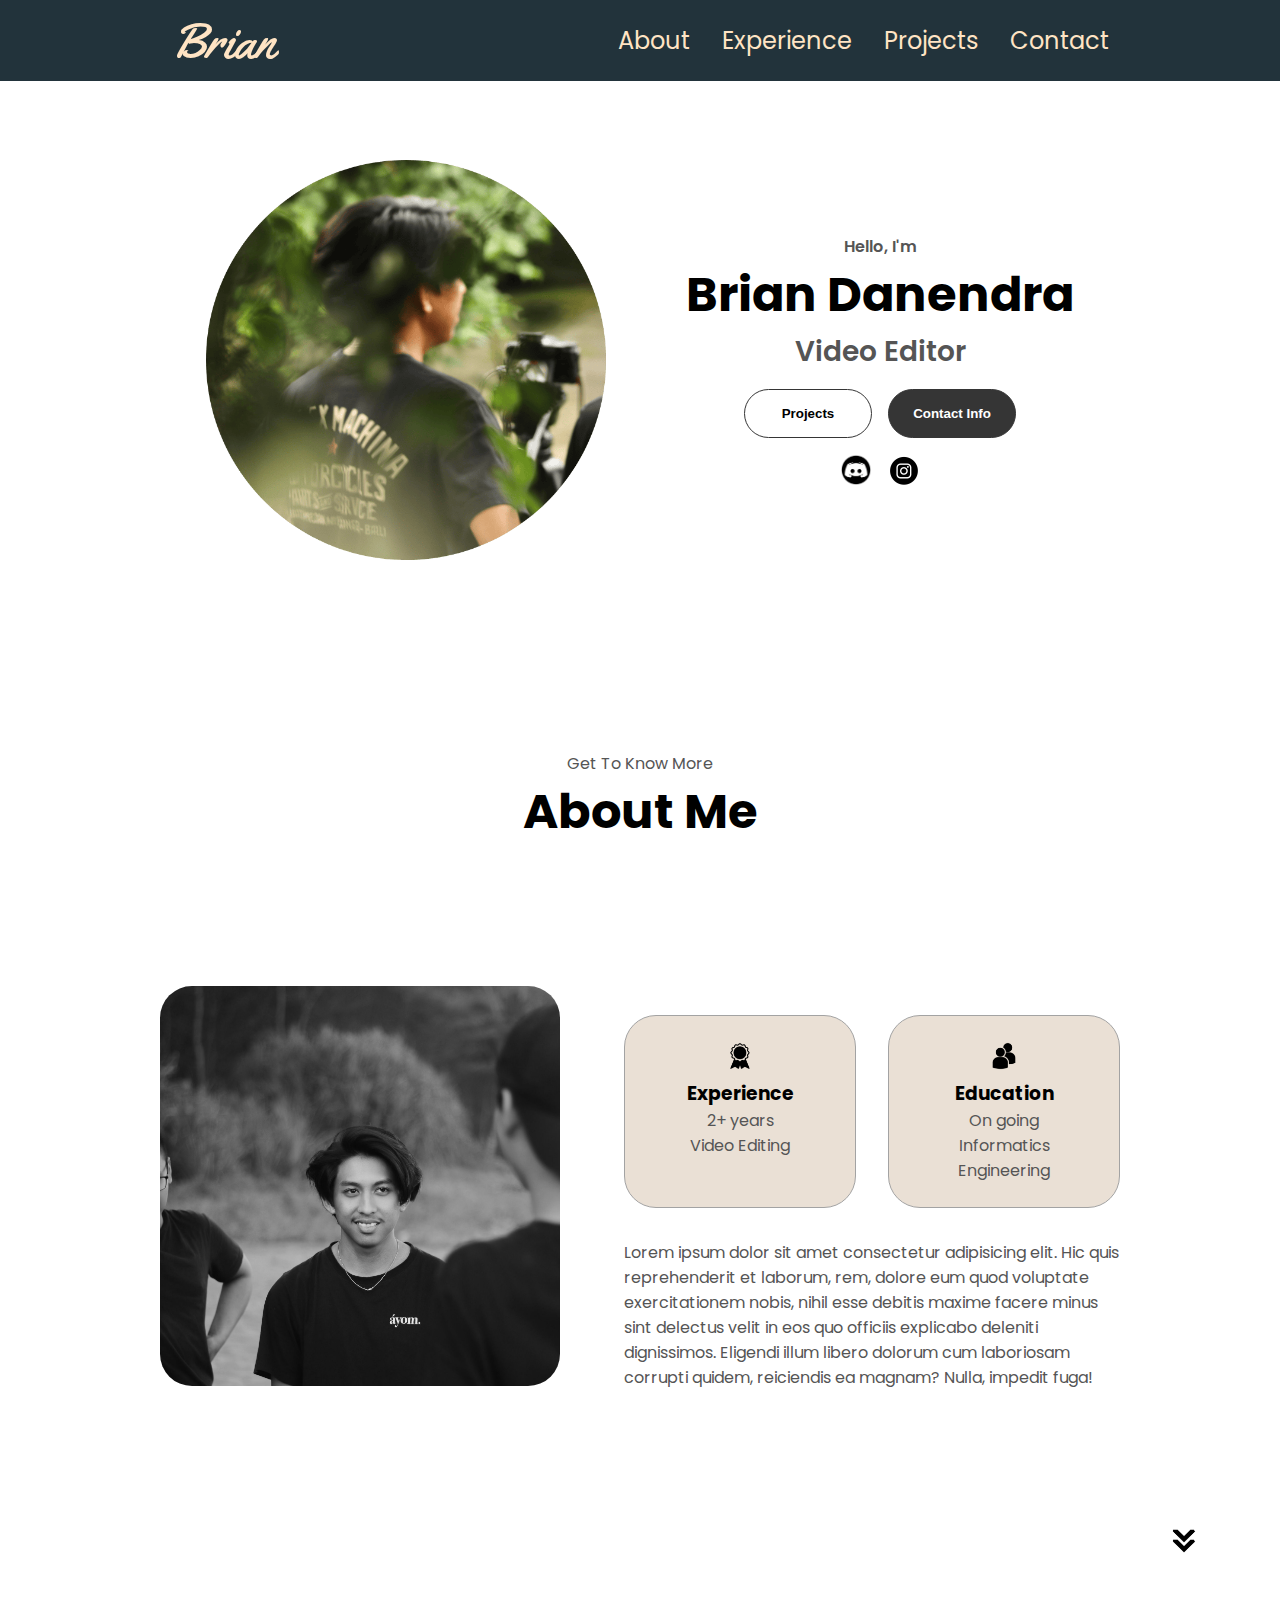
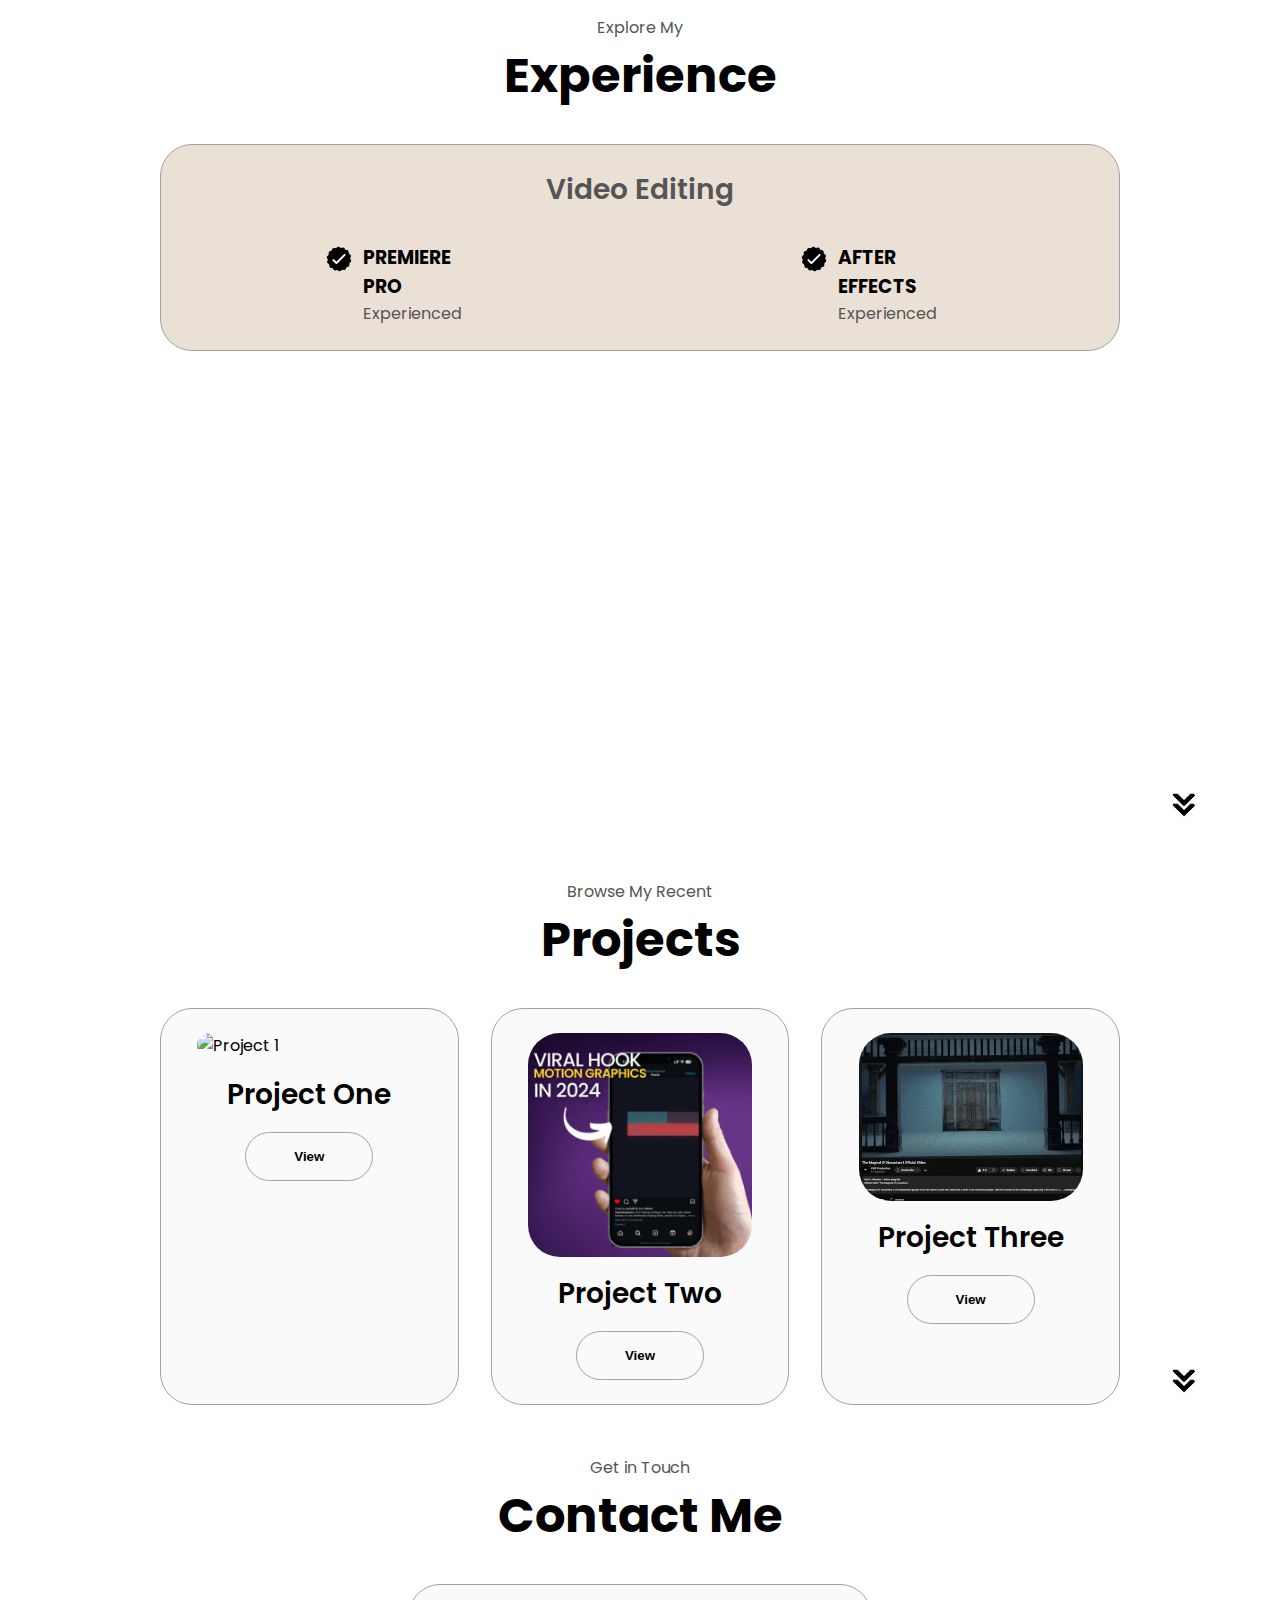
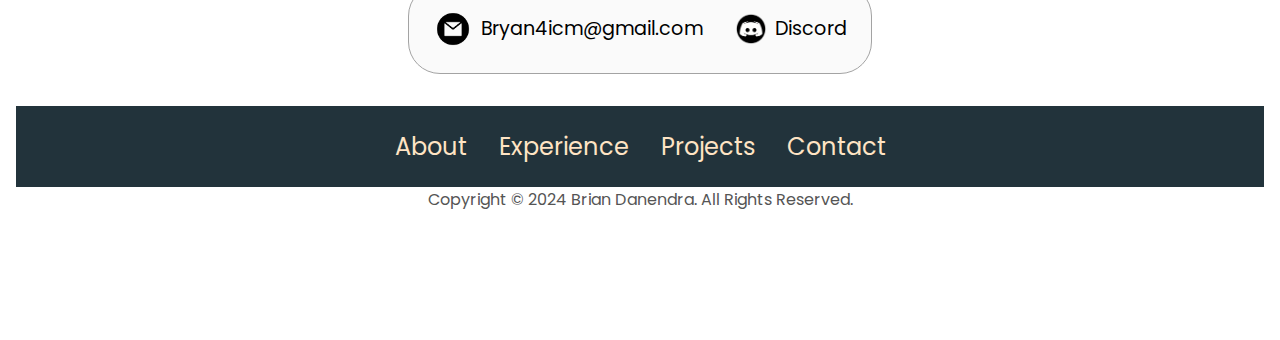
==== commit d0112d94: "baru" ====
--- a/index.html
+++ b/index.html
@@ -273,7 +273,7 @@
             alt="Discord icon"
             class="icon contact-icon"
           />
-          <p><a href="https://www.discord.com">Discord</a></p>
+          <p><a href="https://discordapp.com/users/701700720319004672">Discord</a></p>
         </div>
       </div>
     </section>
--- a/style.css
+++ b/style.css
@@ -48,6 +48,7 @@
   list-style: none;
   font-size: 1.5rem;
 }
+
 
 a {
   color: bisque;
@@ -422,6 +423,10 @@
   font-size: larger;
 }
 
+.contact-info-container a {
+  color: black;
+}
+
 .contact-icon {
   cursor: default;
 }
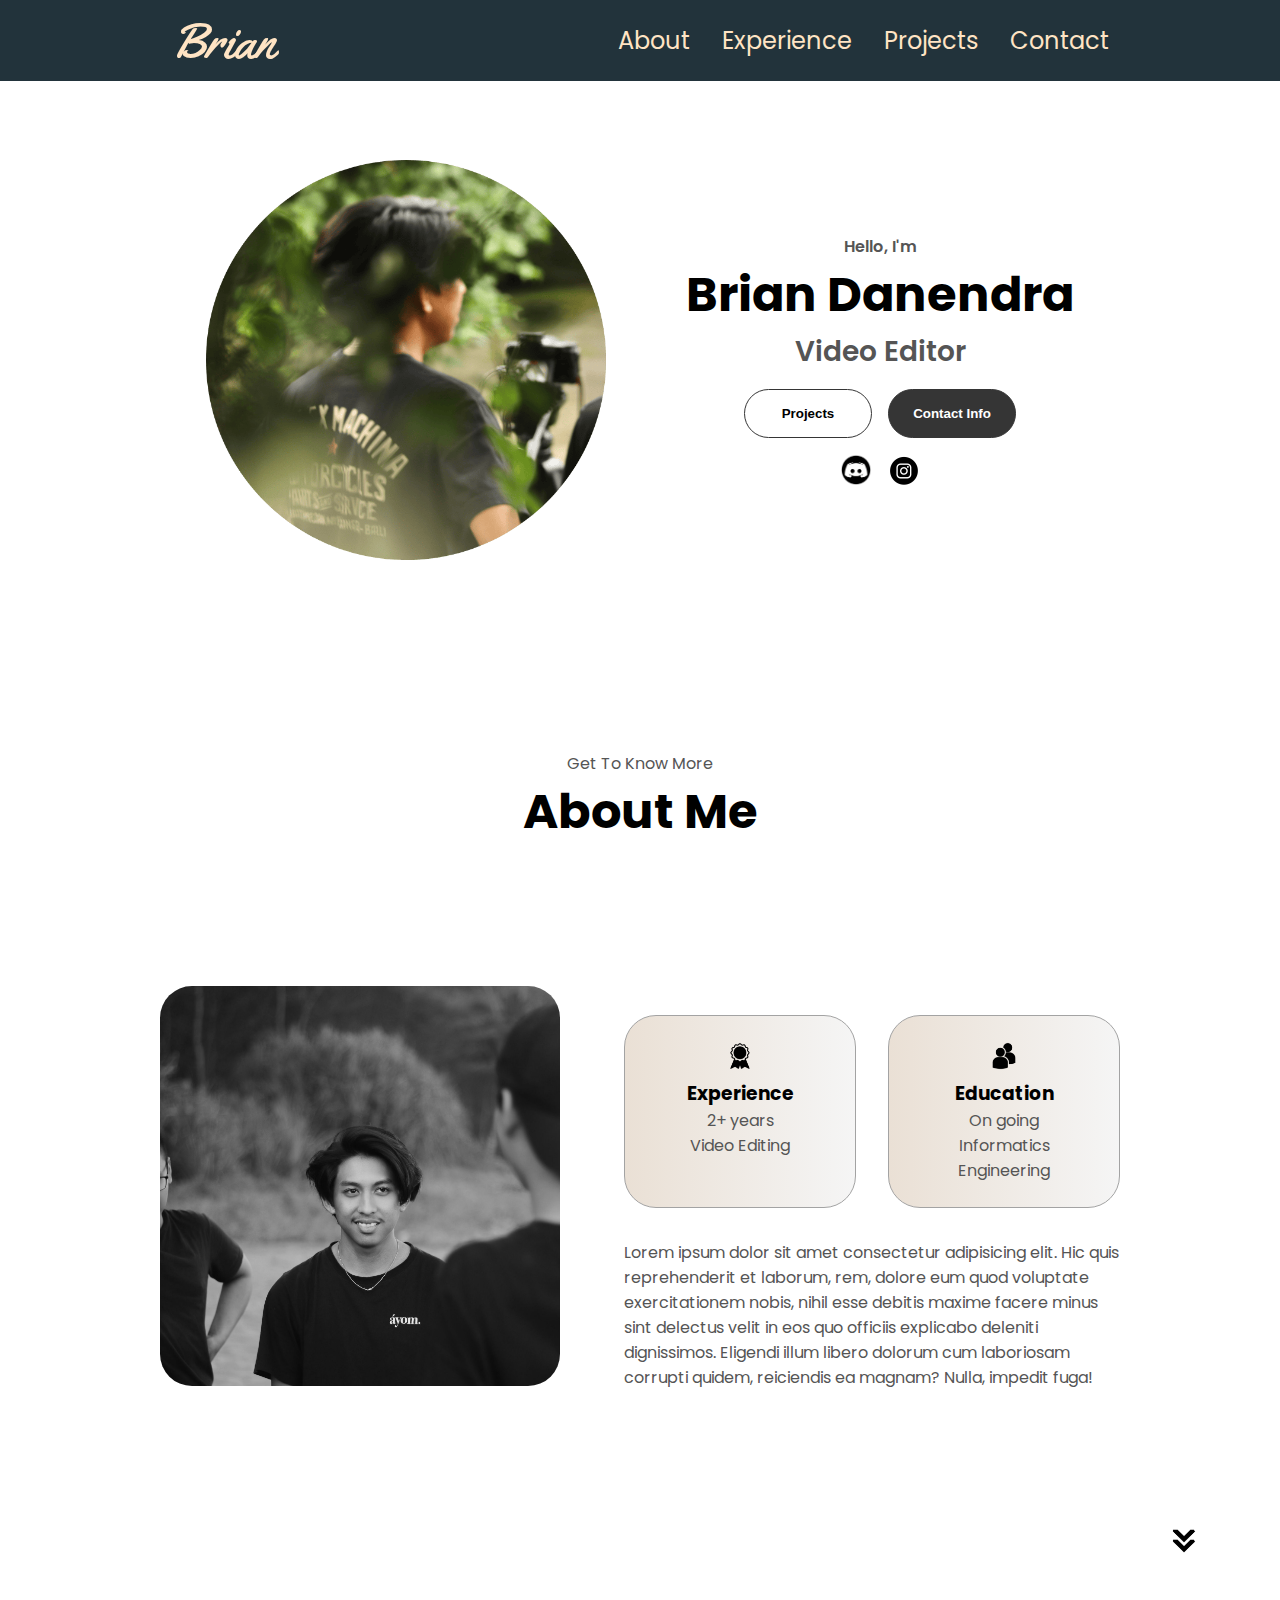
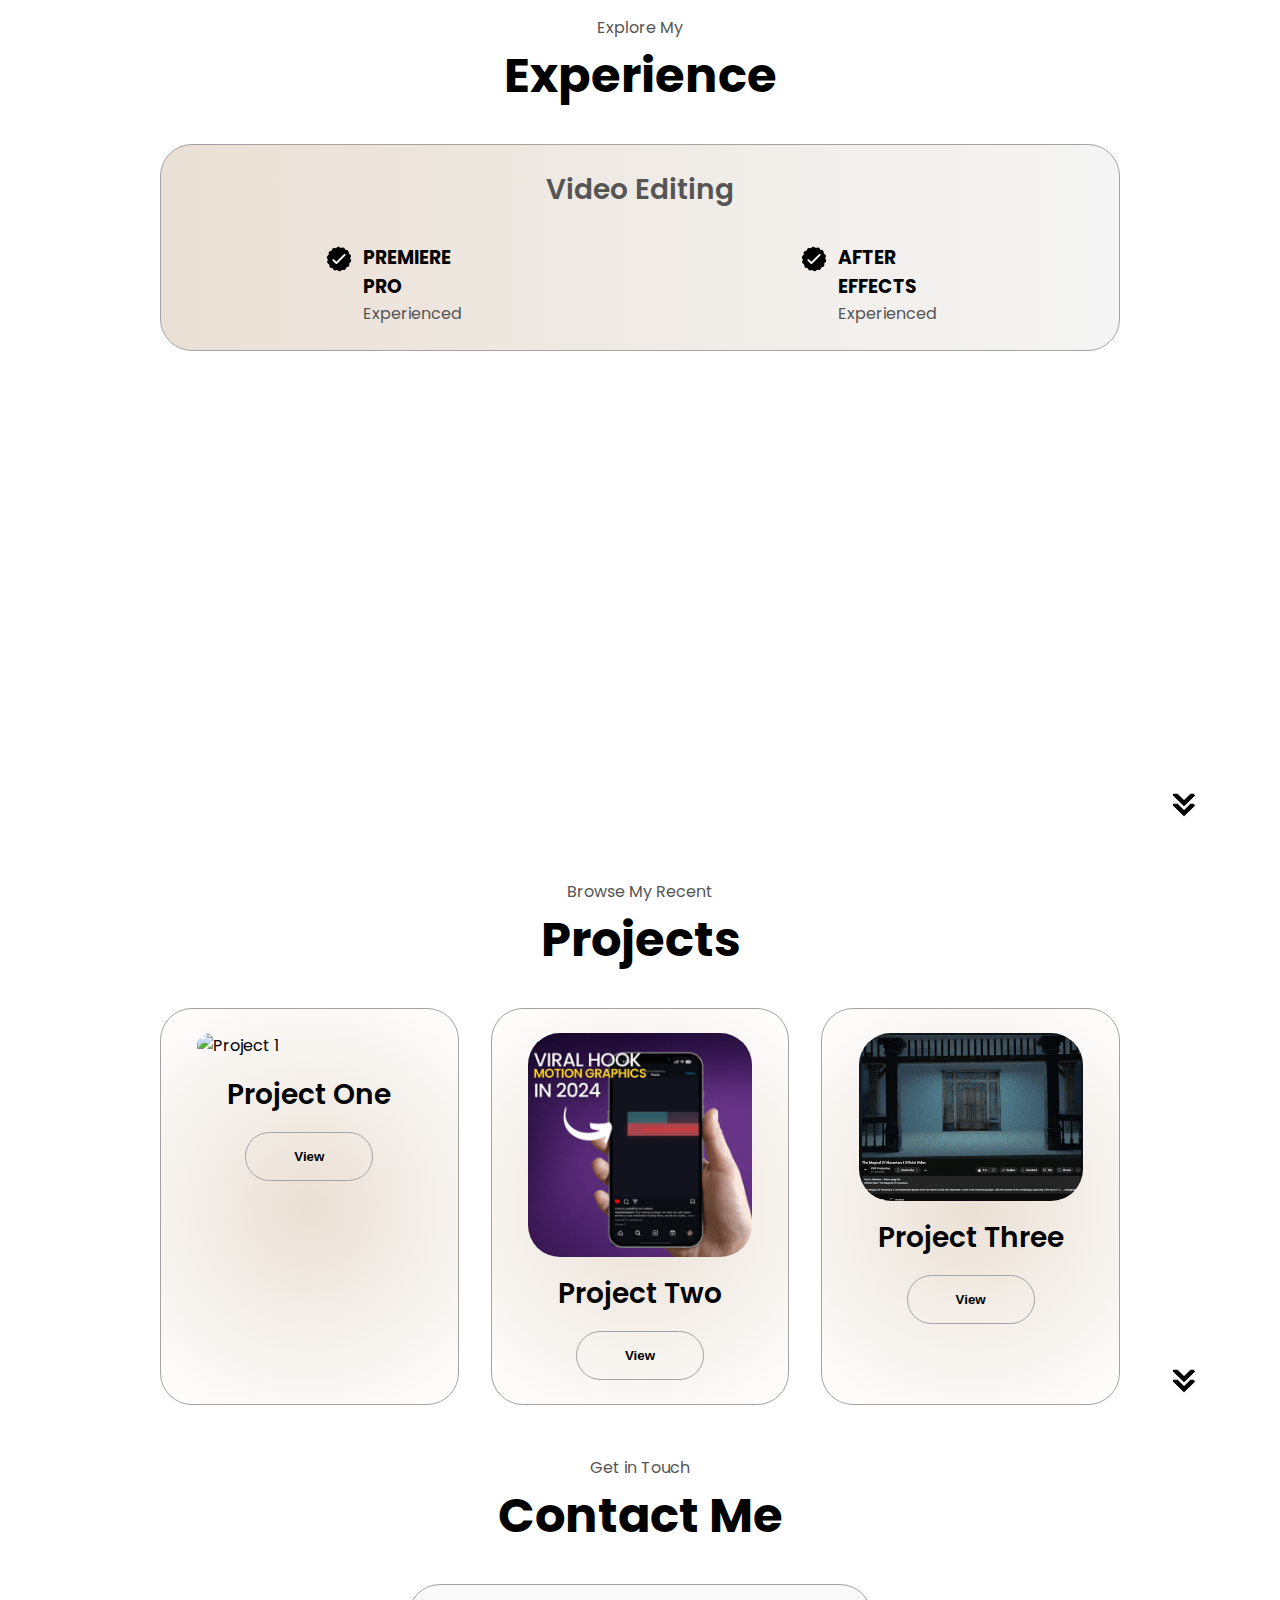
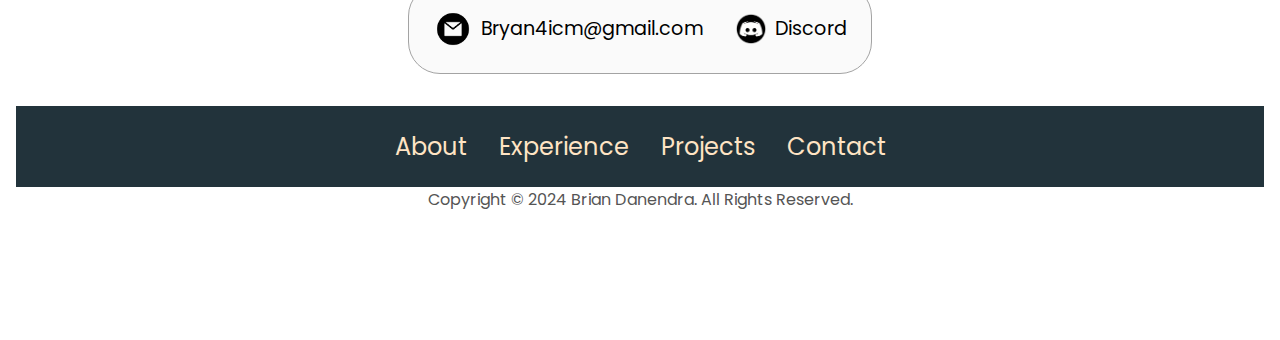
==== commit 8fc6f334: "gradient box" ====
--- a/index.html
+++ b/index.html
@@ -43,7 +43,7 @@
     </nav>
     <section id="profile">
       <div class="section__pic-container">
-        <img src="assets/profile-main.png" alt="John Doe profile picture" />
+        <img src="assets/profile-main.png" alt="" />
       </div>
       <div class="section__text">
         <p class="section__text__p1">Hello, I'm</p>
@@ -175,7 +175,7 @@
         <div class="about-containers">
           <div class="details-container color-container">
             <div class="article-container">
-              
+
               <img
                 src="assets/project1.svg"
                 alt="Project 1"
--- a/style.css
+++ b/style.css
@@ -314,16 +314,16 @@
   padding: 1.5rem;
   flex: 1;
   border-radius: 2rem;
-  background-color: #eae0d5; 
+  background: linear-gradient(90deg, #eae0d5, #f5f5f5);
   border: 0.1rem solid rgb(163, 163, 163); 
   text-align: center;
+  transition: background 5s ease-in-out;
 }
 
 .section-container {
   gap: 4rem;
   height: 80%;
 }
-
 
 
 /* EXPERIENCE SECTION */
@@ -373,7 +373,8 @@
 
 .color-container {
   border-color: rgb(163, 163, 163);
-  background: rgb(250, 250, 250);
+  background: radial-gradient(circle, #eae0d5, #ffffff);
+  transition: background 5s ease-in-out;
 }
 
 .project-img {
@@ -453,3 +454,5 @@
 }
 
 
+
+
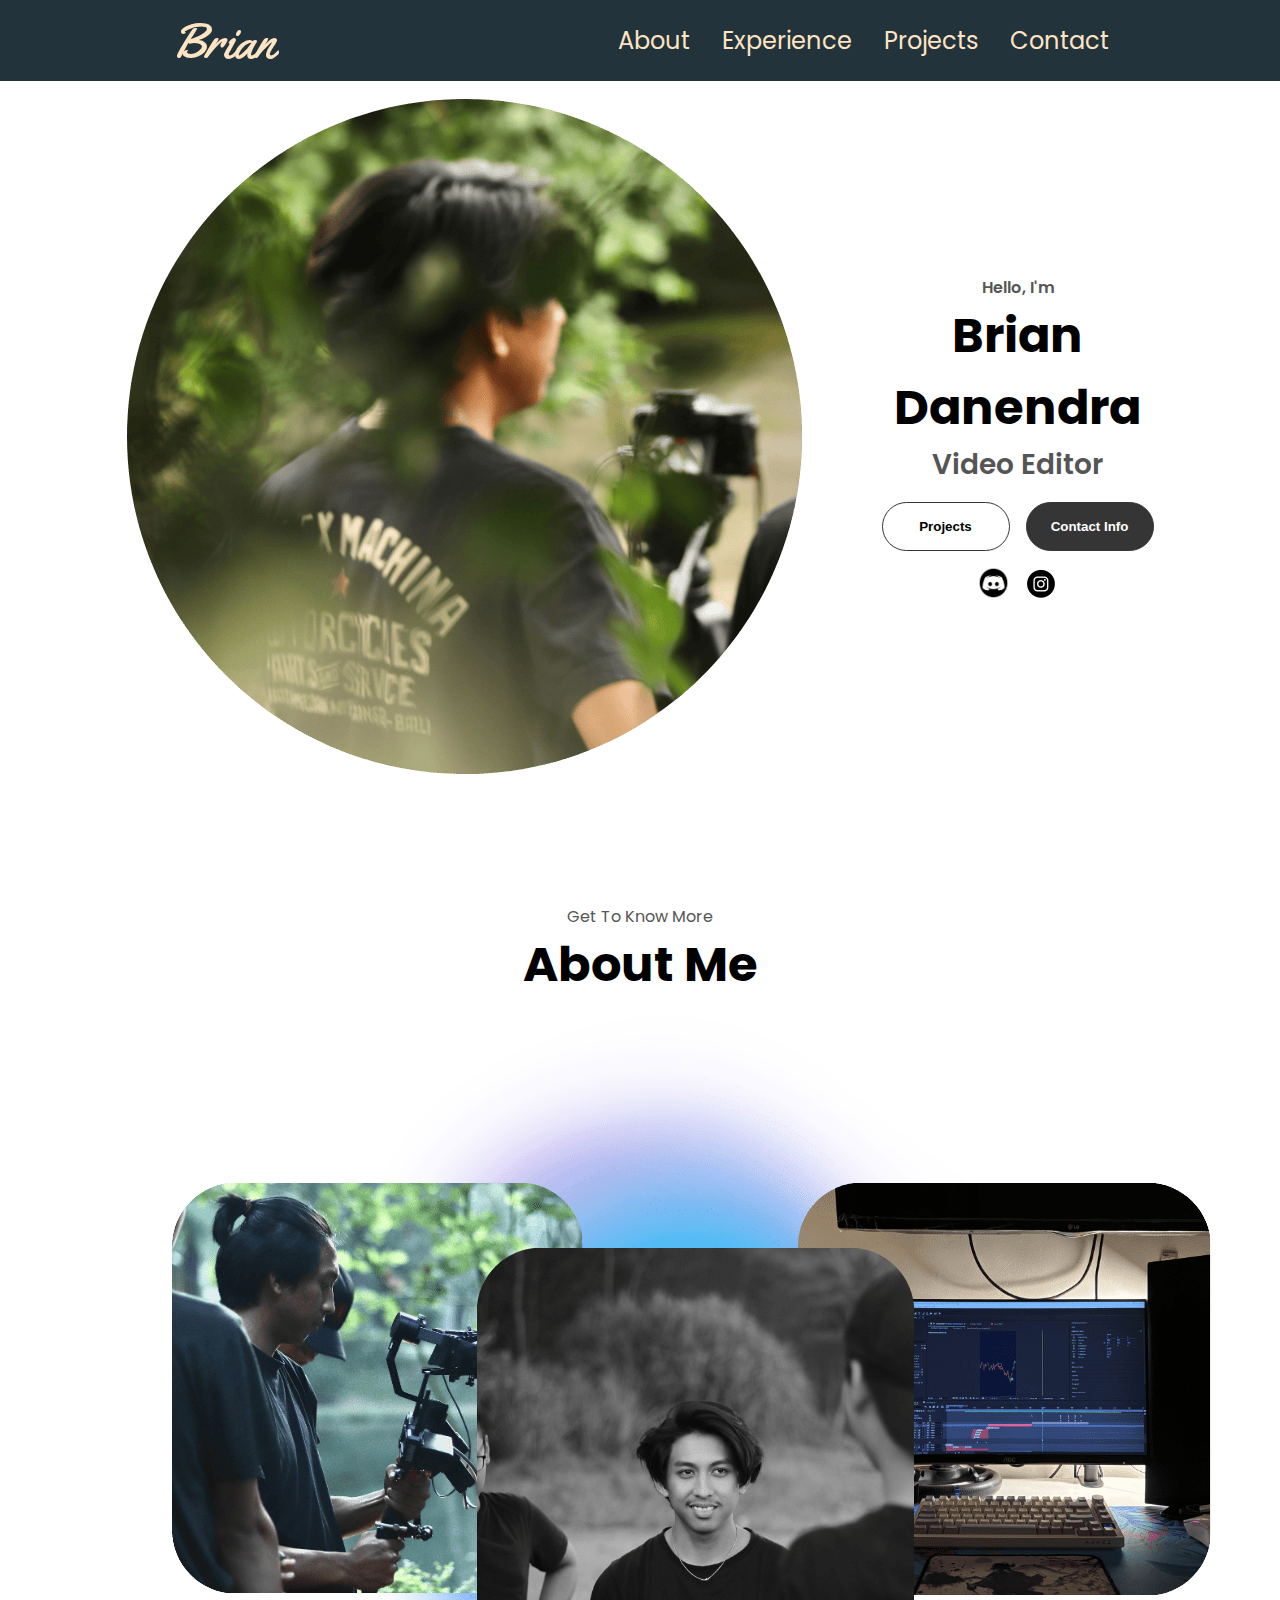
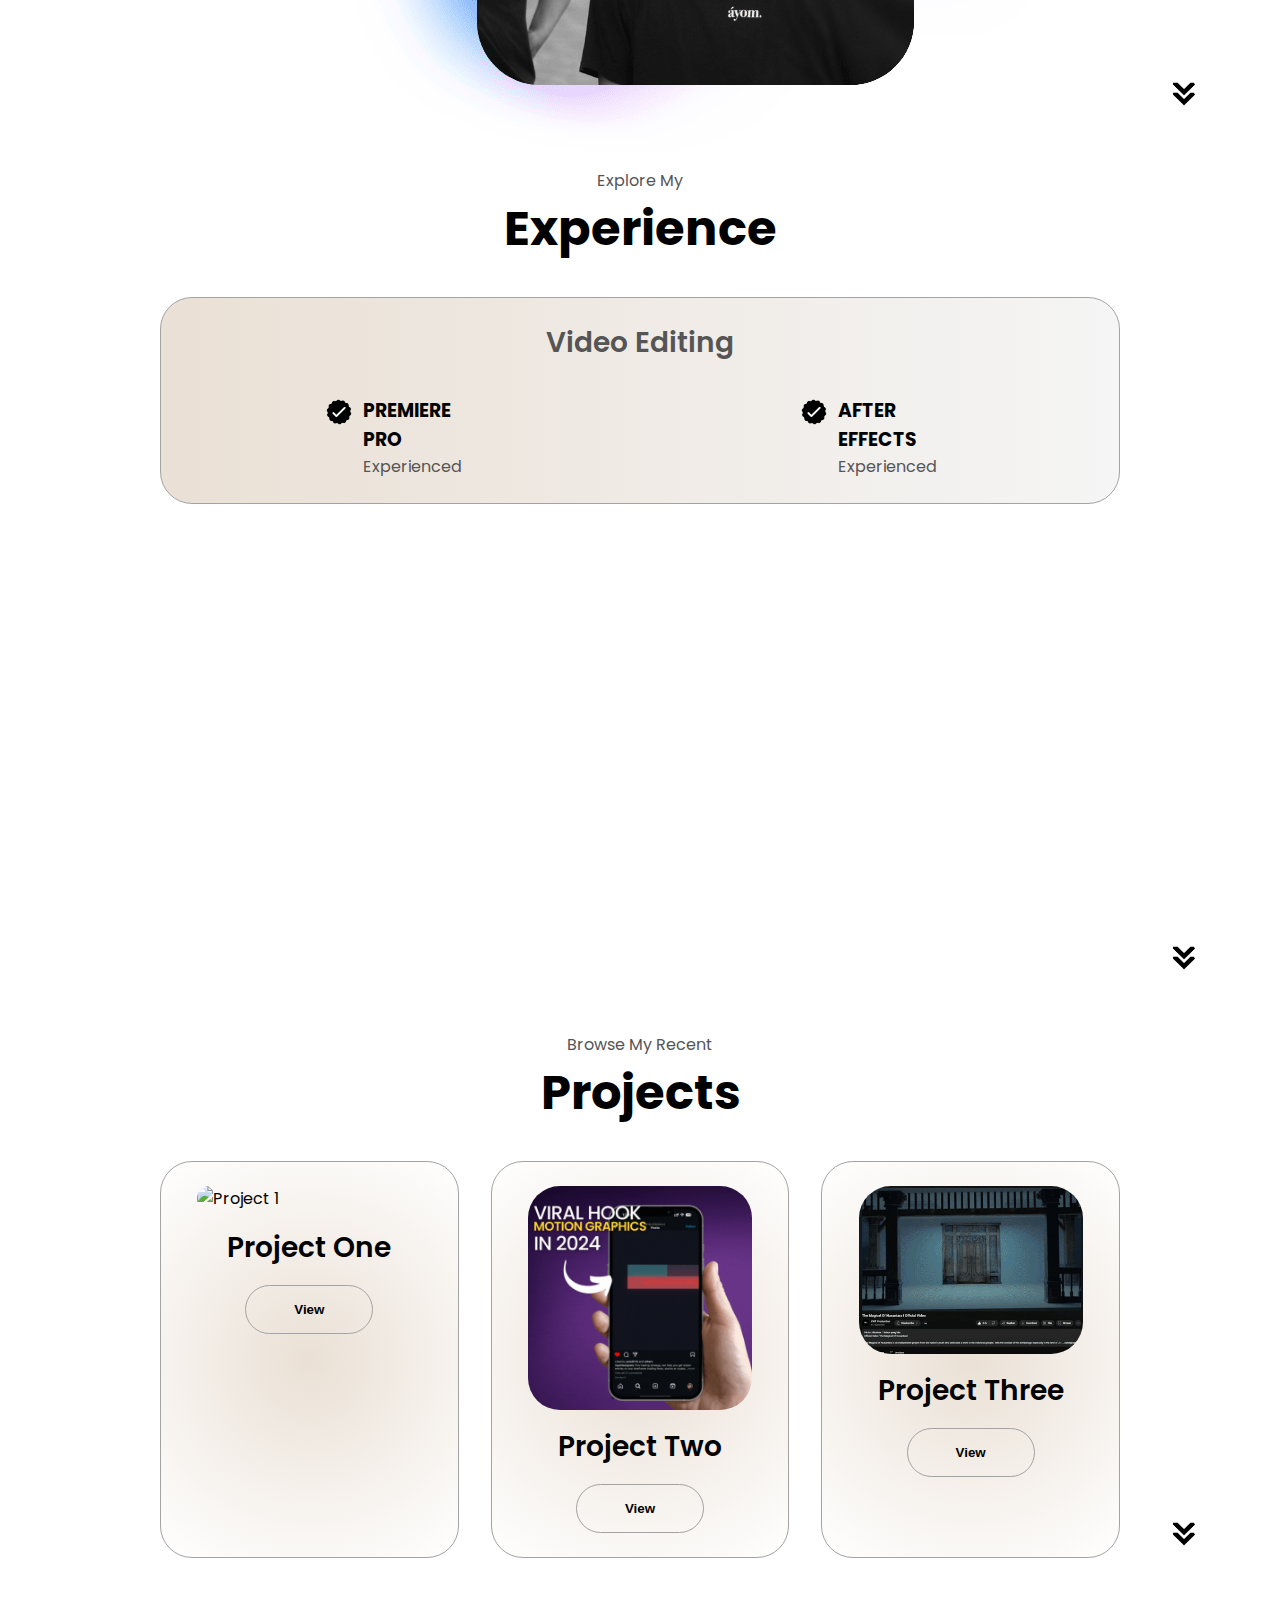
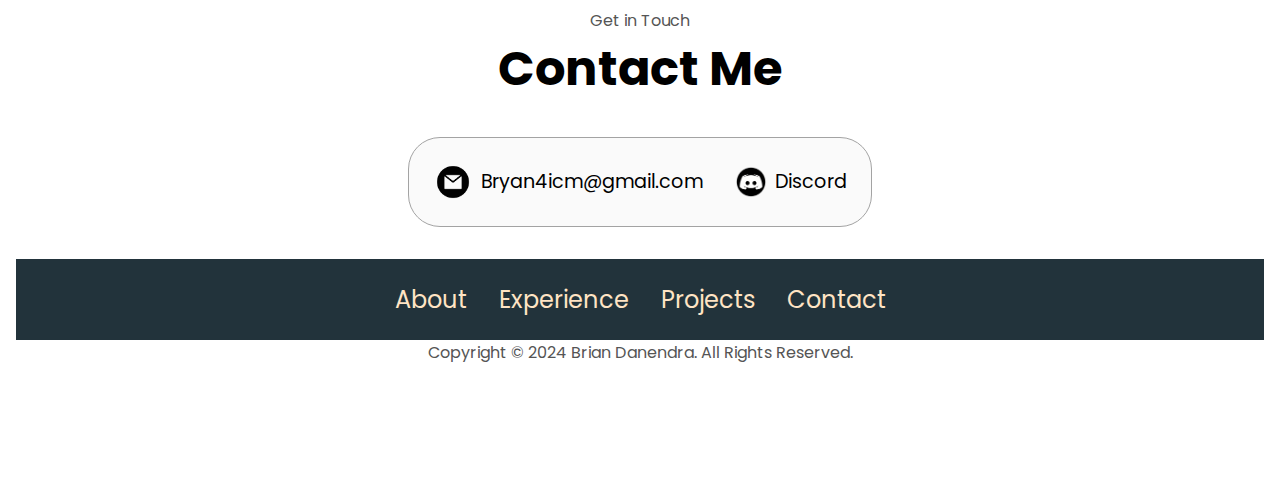
==== commit 45d19130: "new picture" ====
--- a/index.html
+++ b/index.html
@@ -82,10 +82,11 @@
       <div class="section-container">
         <div class="section__pic-container">
           <img
-            src="assets/profile-2.jpeg"
+            src="assets/profile-about.png"
             alt="Profile picture"
             class="about-pic"
           />
+        
         </div>
         <div class="about-details-container">
           <div class="about-containers">
--- a/style.css
+++ b/style.css
@@ -180,15 +180,15 @@
 
 .section__pic-container {
   display: flex;
-  height: 800px;
-  width: 800px;
+  /* height: 800px;
+  width: 800px; */
   margin: auto 0;
   
 }
 
 .section__pic-container {
-  height: 400px;
-  width: 400px;
+  /* height: 400px;
+  width: 400px; */
   margin: auto 0;
 }
 
@@ -301,7 +301,7 @@
 }
 
 .about-pic {
-  border-radius: 2rem;
+  /* border-radius: 2rem; */
 }
 
 .arrow {
--- a/mediaqueries.css
+++ b/mediaqueries.css
@@ -6,6 +6,7 @@
   .about-containers {
     flex-wrap: wrap;
   }
+
   #contact,
   #projects {
     height: fit-content;
@@ -38,6 +39,7 @@
     margin: 0 5%;
   }
   .section__pic-container {
+    justify-content: center;
     width: 290px;
     height: 290px;
     margin: 0 auto 2rem;
@@ -88,7 +90,7 @@
   }
   .section__pic-container {
     width: auto;
-    height: 46vw;
+    height: 60vw;
     justify-content: center;
   }
   .section__text__p2 {
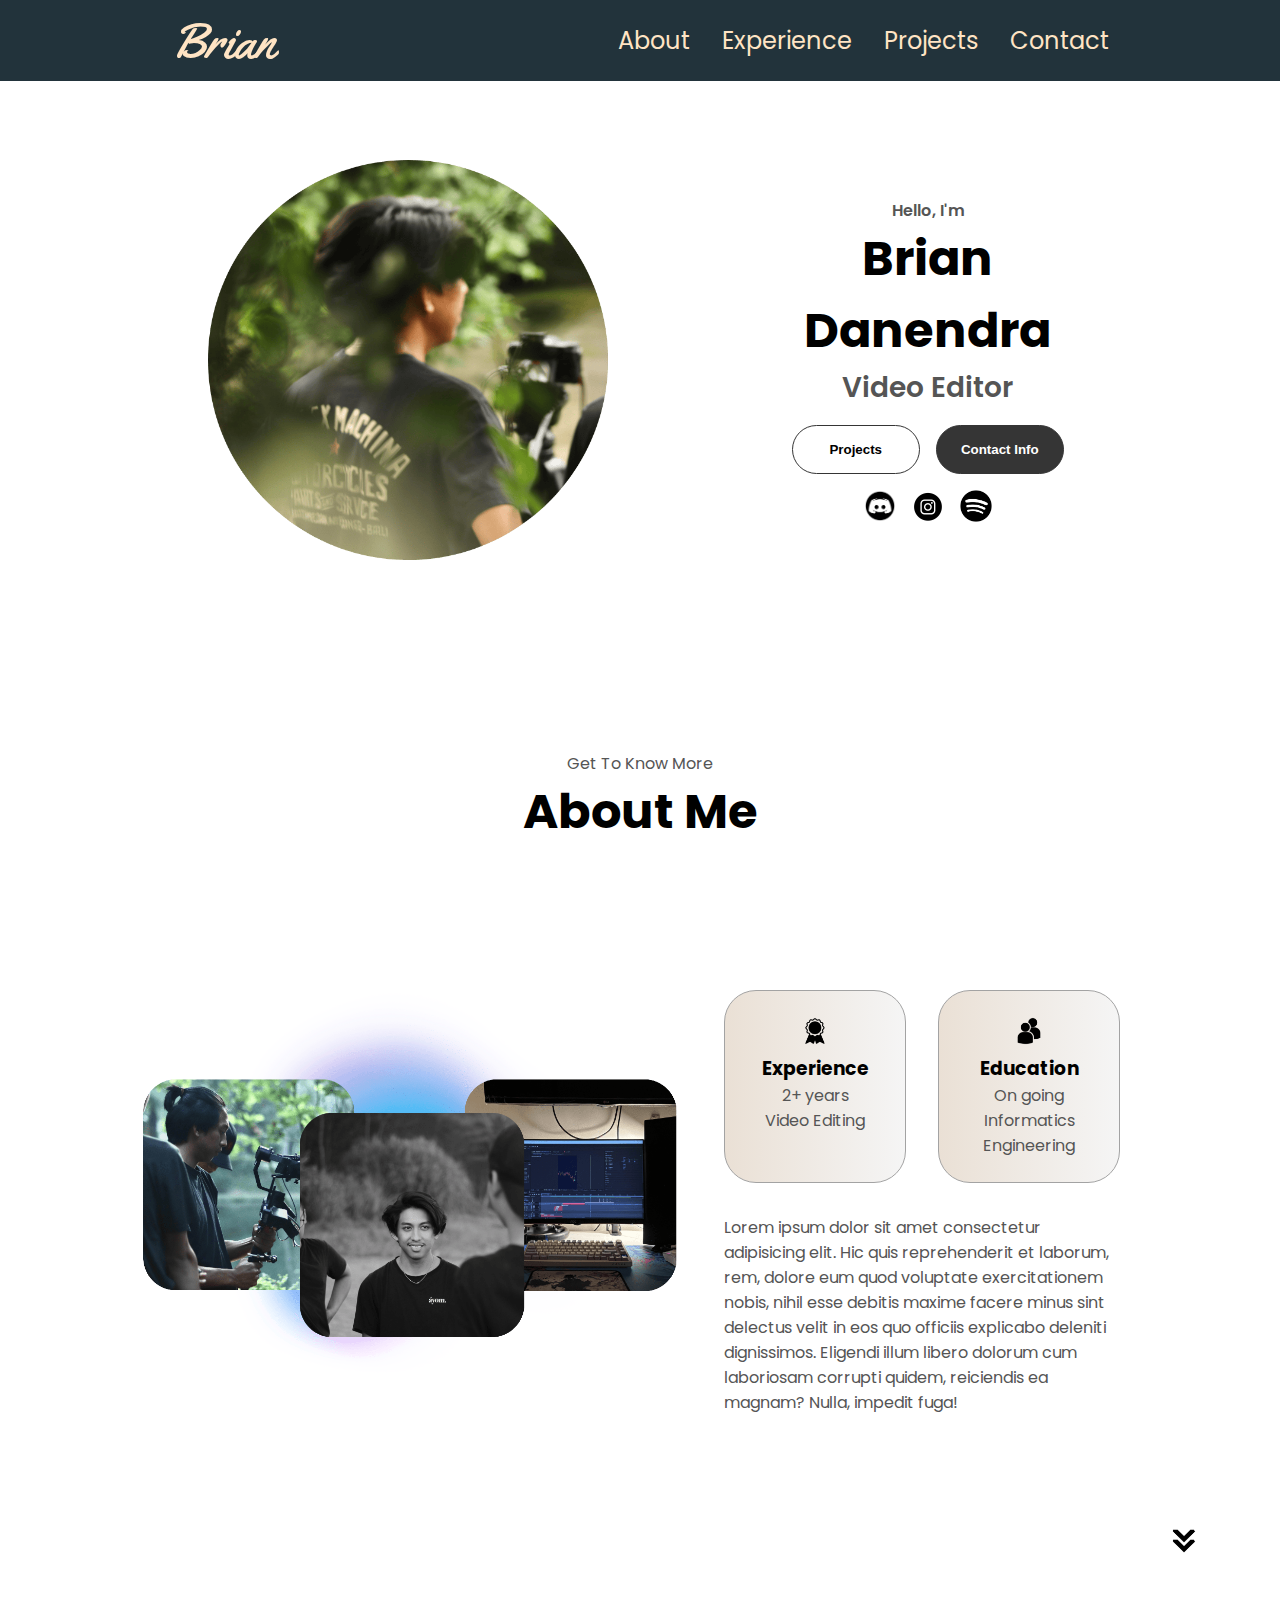
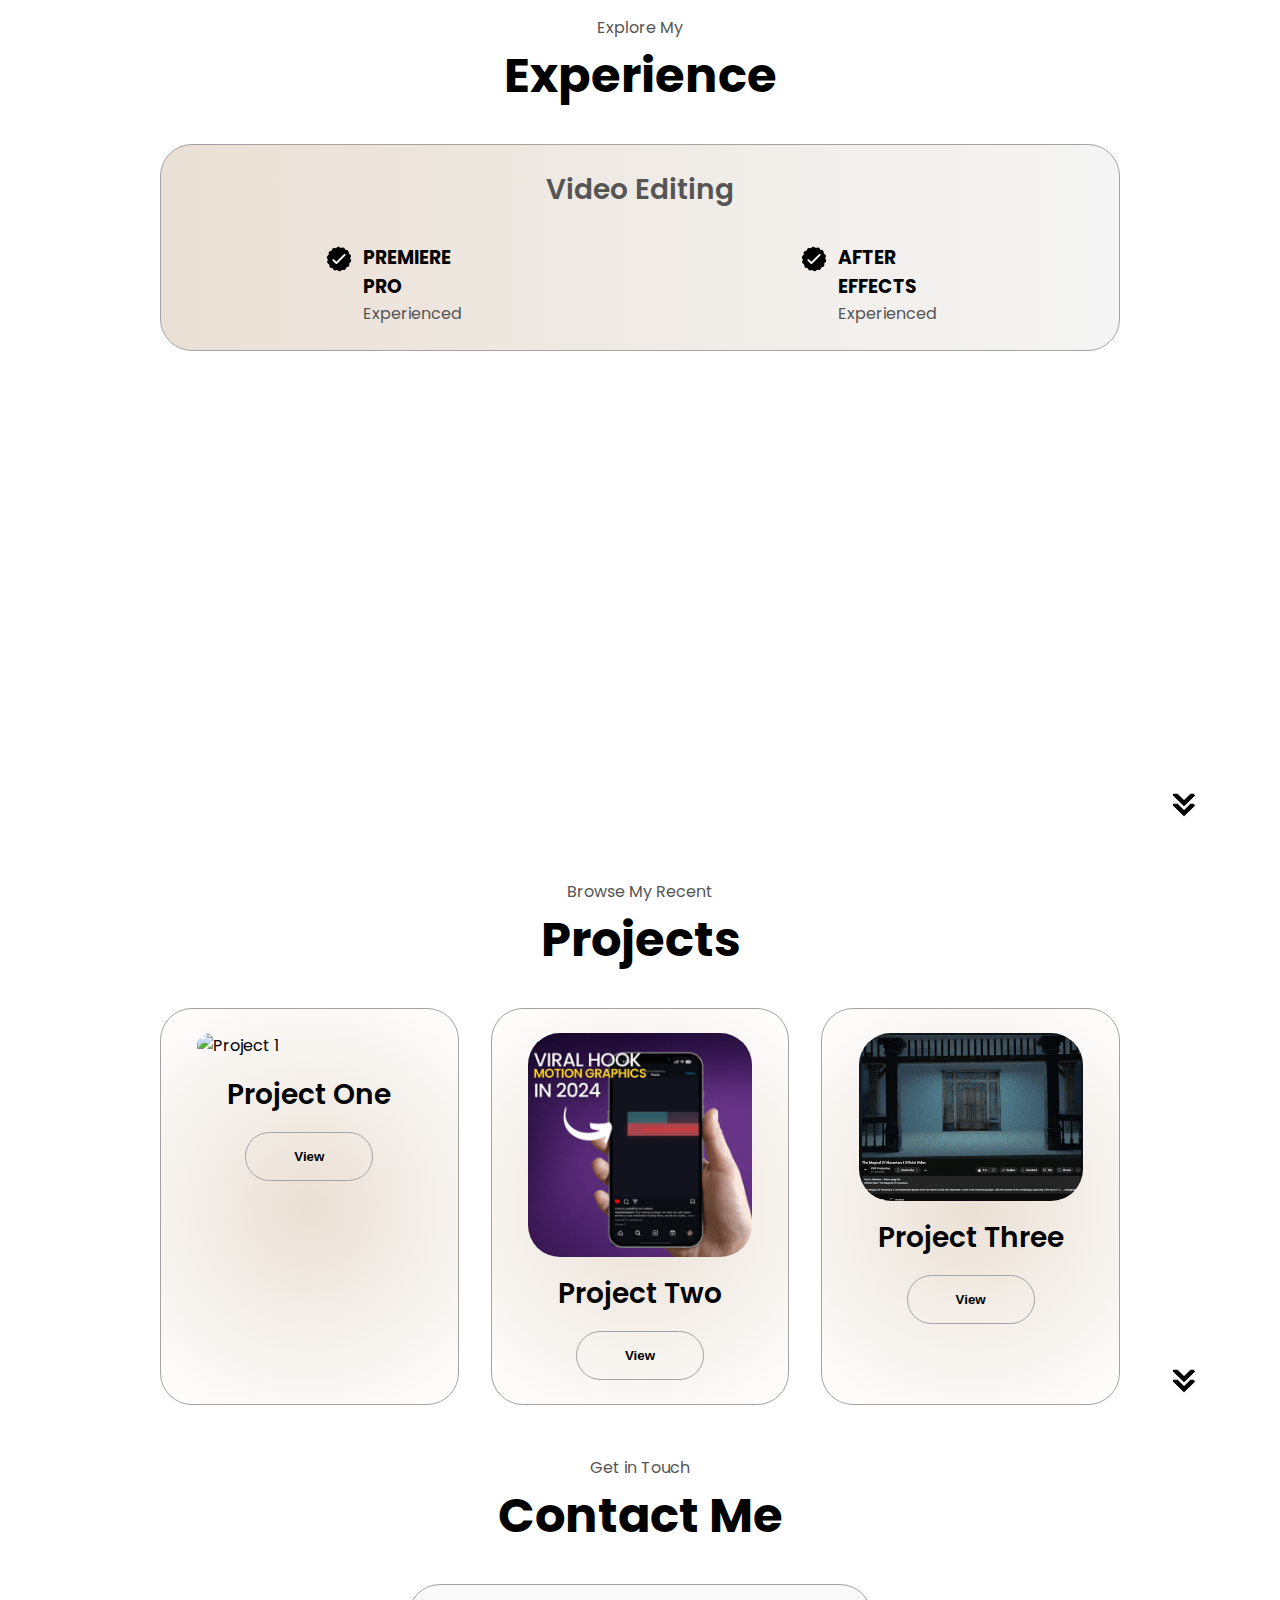
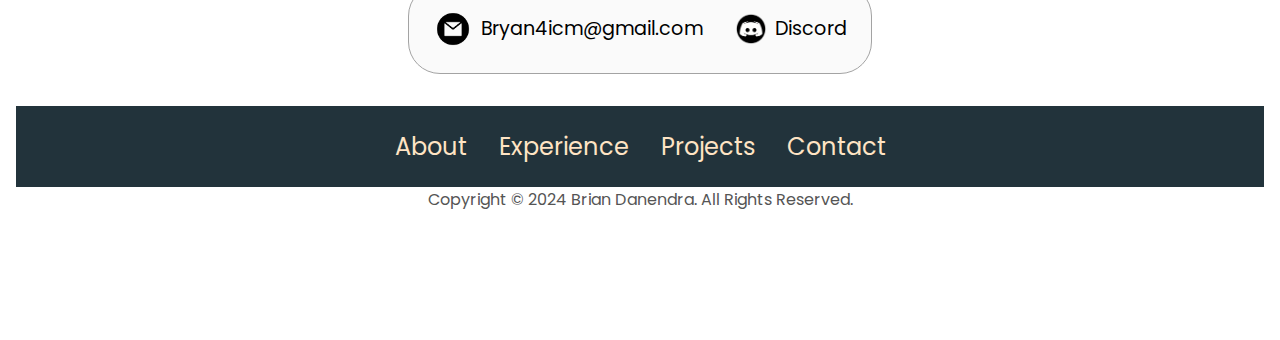
==== commit af871468: "spotify added" ====
--- a/index.html
+++ b/index.html
@@ -72,6 +72,12 @@
             alt="My Github profile"
             class="icon"
             onclick="location.href='https://www.instagram.com/brian.danendra?igsh=YWd6d3JmanFxcDE='"
+          />
+          <img
+            src="assets/spotify.png"
+            alt="My Github profile"
+            class="icon"
+            onclick="location.href='https://open.spotify.com/user/21o6lw5no42txerd7zjykgavq?si=00466b5831384875'"
           />
         </div>
       </div>
--- a/style.css
+++ b/style.css
@@ -180,15 +180,16 @@
 
 .section__pic-container {
   display: flex;
-  /* height: 800px;
-  width: 800px; */
+  height: 800px;
+  width: 800px;
   margin: auto 0;
   
 }
 
 .section__pic-container {
-  /* height: 400px;
-  width: 400px; */
+  justify-content: center;
+  height: 400px;
+  width: 500px;
   margin: auto 0;
 }
 
--- a/mediaqueries.css
+++ b/mediaqueries.css
@@ -6,7 +6,12 @@
   .about-containers {
     flex-wrap: wrap;
   }
-
+  /* .section__pic-container {
+    justify-content: center;
+    width: 396px;
+    height: 290px;
+    margin: 0 auto 2rem;
+  } */
   #contact,
   #projects {
     height: fit-content;
@@ -90,7 +95,7 @@
   }
   .section__pic-container {
     width: auto;
-    height: 60vw;
+    height: 68vw;
     justify-content: center;
   }
   .section__text__p2 {
